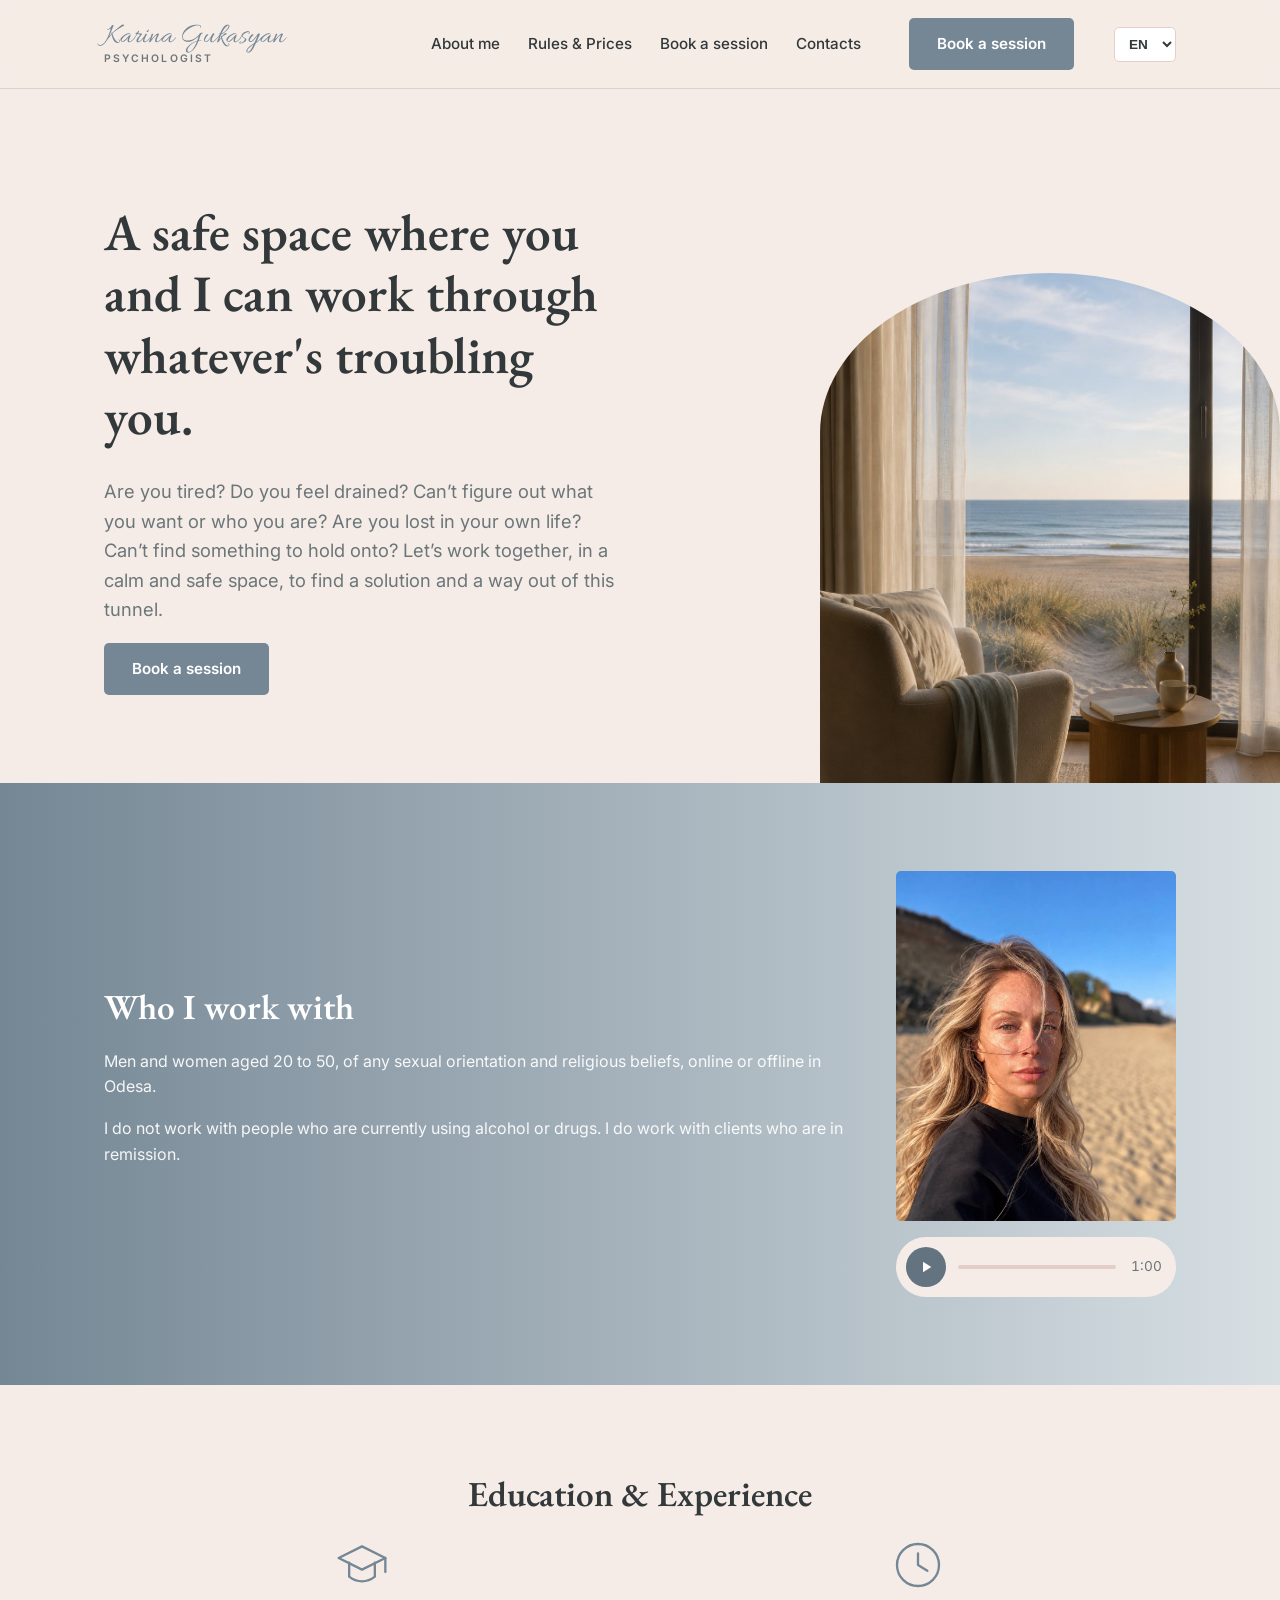
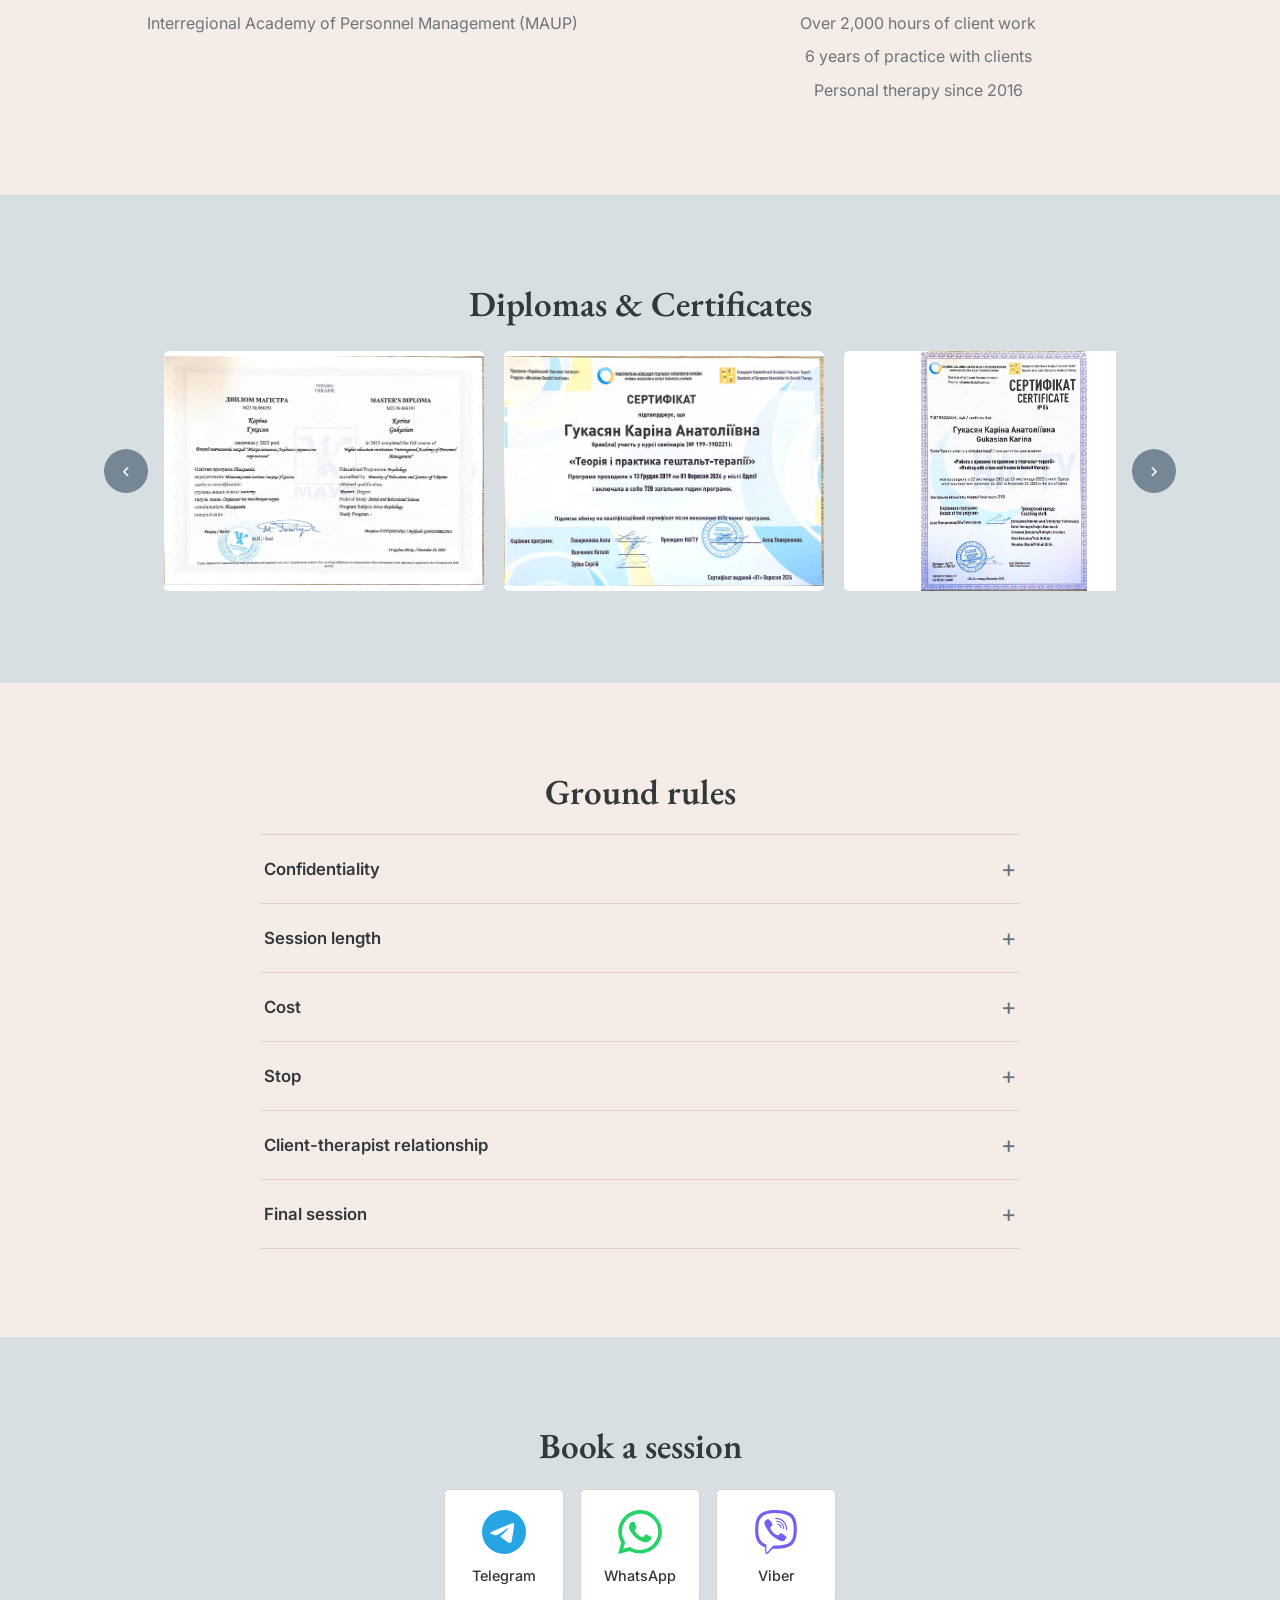
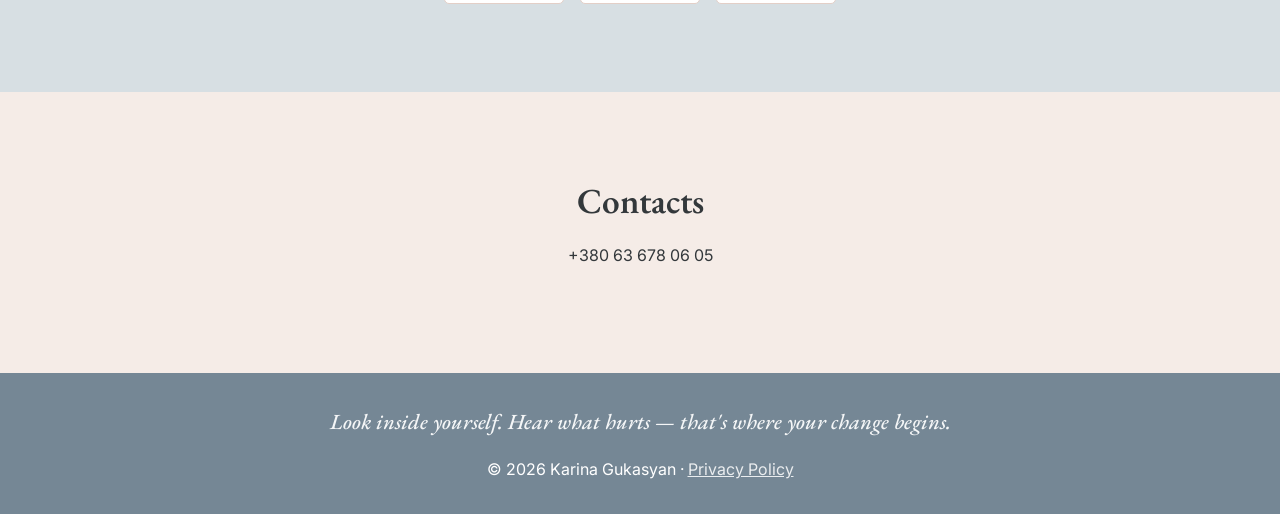
==== index.html @ a34af579 "Add favicon (SVG, ICO, Apple touch icon) to all pages" ====
<!DOCTYPE html>
<html lang="en">
<head>
<meta charset="UTF-8">
<meta name="viewport" content="width=device-width, initial-scale=1.0">
<title>Karina — Psychologist | Support for Life's Turning Points</title>
<meta name="description" content="Karina is a psychologist and Gestalt therapist offering individual and family therapy for anxiety, life transitions, and relationship difficulties.">

<!-- TODO before launch: remove this line and update robots.txt to allow indexing -->
<meta name="robots" content="noindex, nofollow">

<link rel="canonical" href="https://REPLACE-WITH-DOMAIN.com/index.html">
<link rel="alternate" hreflang="en" href="https://REPLACE-WITH-DOMAIN.com/index.html">
<link rel="alternate" hreflang="uk" href="https://REPLACE-WITH-DOMAIN.com/index-uk.html">
<link rel="alternate" hreflang="ru" href="https://REPLACE-WITH-DOMAIN.com/index-ru.html">
<link rel="alternate" hreflang="x-default" href="https://REPLACE-WITH-DOMAIN.com/index-uk.html">

<!-- Open Graph -->
<meta property="og:type" content="website">
<meta property="og:title" content="Karina — Psychologist | Support for Life's Turning Points">
<meta property="og:description" content="Psychologist and Gestalt therapist offering individual and family therapy for anxiety, life transitions, and relationship difficulties.">
<meta property="og:image" content="https://REPLACE-WITH-DOMAIN.com/images/og-cover-en.jpg">
<meta property="og:image:width" content="1200">
<meta property="og:image:height" content="630">
<meta property="og:url" content="https://REPLACE-WITH-DOMAIN.com/index.html">
<meta property="og:locale" content="en_US">
<meta name="twitter:card" content="summary_large_image">

<link rel="preconnect" href="https://fonts.googleapis.com">
<link rel="preconnect" href="https://fonts.gstatic.com" crossorigin>
<link href="https://fonts.googleapis.com/css2?family=Allura&family=Bad+Script&family=EB+Garamond:wght@500;600;700&family=Inter:wght@400;500;600&display=swap" rel="stylesheet">

<link rel="icon" href="favicon.ico" sizes="48x48">
<link rel="icon" href="favicon.svg" type="image/svg+xml">
<link rel="apple-touch-icon" href="apple-touch-icon.png">

<link rel="stylesheet" href="css/styles.css">

<!-- TODO: paste Meta Pixel base code here once the ad account is set up -->

<script type="application/ld+json">
{
  "@context": "https://schema.org",
  "@type": "Person",
  "name": "Karina Gukasyan",
  "email": "karinaguk8891@gmail.com",
  "telephone": "+380636780605",
  "jobTitle": "Psychologist",
  "url": "https://REPLACE-WITH-DOMAIN.com/index.html",
  "image": "https://REPLACE-WITH-DOMAIN.com/images/karina.jpg"
}
</script>
<script type="application/ld+json">
{
  "@context": "https://schema.org",
  "@type": "Service",
  "serviceType": "Psychotherapy",
  "provider": {
    "@type": "Person",
    "name": "Karina Gukasyan"
  },
  "areaServed": ["Odesa", "Online"],
  "description": "Individual and family therapy sessions for anxiety, life transitions and relationship difficulties."
}
</script>
</head>
<body>

<header class="site-header">
  <div class="container header-inner">
    <a href="#top" class="logo-block">
      <span class="logo">Karina Gukasyan</span>
      <span class="logo-tagline">Psychologist</span>
    </a>
    <nav class="main-nav" id="main-nav">
      <a href="#about">About me</a>
      <a href="#rules">Rules &amp; Prices</a>
      <a href="#book">Book a session</a>
      <a href="#contacts">Contacts</a>
    </nav>
    <a href="#book" class="btn btn-primary btn-small header-cta">Book a session</a>
    <select class="lang-select" aria-label="Language" onchange="if(this.value) window.location.href=this.value;">
      <option value="index.html" selected>EN</option>
      <option value="index-uk.html">UK</option>
      <option value="index-ru.html">RU</option>
    </select>
    <button class="nav-toggle" id="nav-toggle" aria-label="Open menu" aria-expanded="false">
      <span></span><span></span><span></span>
    </button>
  </div>
</header>

<main id="top">

  <!-- Hero -->
  <section class="section hero" id="hero">
    <div class="container hero-inner reveal">
      <div class="hero-text">
        <h1>A safe space where you and I can work through whatever's troubling you.</h1>
        <p class="lead">Are you tired? Do you feel drained? Can’t figure out what you want or who you are? Are you lost in your own life? Can’t find something to hold onto? Let’s work together, in a calm and safe space, to find a solution and a way out of this tunnel.</p>
        <a href="#book" class="btn btn-primary">Book a session</a>
      </div>
    </div>
    <div class="hero-photo">
      <img src="images/hero.jpg" alt="Cozy armchair by a window overlooking the sea" loading="eager">
    </div>
  </section>

  <!-- Specialization -->
  <section class="section section-gradient" id="about">
    <div class="container reveal">
      <div class="about-inner">
        <div class="about-text">
          <h2>Who I work with</h2>
          <p>Men and women aged 20 to 50, of any sexual orientation and religious beliefs, online or offline in Odesa.</p>
          <p>I do not work with people who are currently using alcohol or drugs. I do work with clients who are in remission.</p>
        </div>
        <div class="about-photo">
          <img src="images/karina.jpg" alt="Karina Gukasyan, psychologist" width="320" height="400" loading="lazy">
          <div class="audio-player" data-label-play="Play" data-label-pause="Pause">
            <audio id="about-audio" src="audio/karina-voice.mp3" preload="metadata"></audio>
            <button type="button" class="audio-toggle" aria-label="Play">
              <svg class="audio-icon-play" viewBox="0 0 24 24" aria-hidden="true"><path d="M8 5v14l11-7z"/></svg>
              <svg class="audio-icon-pause" viewBox="0 0 24 24" aria-hidden="true"><path d="M7 5h4v14H7zM13 5h4v14h-4z"/></svg>
            </button>
            <div class="audio-progress" role="slider" tabindex="0" aria-label="Seek" aria-valuemin="0" aria-valuemax="100" aria-valuenow="0">
              <div class="audio-progress-fill"></div>
            </div>
            <span class="audio-time">0:00</span>
          </div>
        </div>
      </div>
    </div>
  </section>

  <!-- Experience -->
  <section class="section" id="experience">
    <div class="container reveal">
      <h2>Education &amp; Experience</h2>
      <div class="credentials-grid">
        <div class="credential">
          <div class="credential-icon">
            <svg viewBox="0 0 48 48" fill="none" stroke="currentColor" stroke-width="2" stroke-linecap="round" stroke-linejoin="round">
              <path d="M24 8 L44 18 L24 28 L4 18 Z"/>
              <path d="M13 22 V34 C13 34 18 38 24 38 C30 38 35 34 35 34 V22"/>
              <path d="M44 18 V30"/>
            </svg>
          </div>
          <ul class="credential-list">
            <li>Interregional Academy of Personnel Management (MAUP)</li>
          </ul>
        </div>
        <div class="credential">
          <div class="credential-icon">
            <svg viewBox="0 0 48 48" fill="none" stroke="currentColor" stroke-width="2" stroke-linecap="round" stroke-linejoin="round">
              <circle cx="24" cy="24" r="18"/>
              <path d="M24 14 V24 L32 29"/>
            </svg>
          </div>
          <ul class="credential-list">
            <li>Over 2,000 hours of client work</li>
            <li>6 years of practice with clients</li>
            <li>Personal therapy since 2016</li>
          </ul>
        </div>
      </div>
    </div>
  </section>

  <!-- Diplomas -->
  <section class="section section-alt" id="gallery">
    <div class="container reveal">
      <h2>Diplomas &amp; Certificates</h2>
      <div class="slider">
        <button class="slider-btn slider-prev" aria-label="Previous">‹</button>
        <div class="slider-track">
          <img src="images/diploma-1.jpg" alt="Diploma" class="slider-slide" loading="lazy">
          <img src="images/diploma-2.jpg" alt="Certificate 1" class="slider-slide" loading="lazy">
          <img src="images/diploma-3.jpg" alt="Certificate 2" class="slider-slide" loading="lazy">
        </div>
        <button class="slider-btn slider-next" aria-label="Next">›</button>
      </div>
    </div>
  </section>

  <!-- Working rules -->
  <section class="section" id="rules">
    <div class="container reveal">
      <h2>Ground rules</h2>
      <ul class="accordion">
        <li class="accordion-item">
          <button type="button" class="accordion-trigger" aria-expanded="false">
            <span>Confidentiality</span>
            <span class="accordion-icon" aria-hidden="true">+</span>
          </button>
          <div class="accordion-panel" hidden>
            <p>The therapist guarantees full confidentiality of the client's information. The client, in turn, may choose to share what happens in their sessions with others.</p>
          </div>
        </li>
        <li class="accordion-item">
          <button type="button" class="accordion-trigger" aria-expanded="false">
            <span>Session length</span>
            <span class="accordion-icon" aria-hidden="true">+</span>
          </button>
          <div class="accordion-panel" hidden>
            <p>The therapist and client agree on regular weekly sessions at the same time. A session lasts 50 minutes (a couples consultation lasts 90 minutes). If a session starts at 1:00 PM but the client is late, the session still ends at 1:50 PM. Session time is the client's responsibility. A session can be cancelled or rescheduled up to 24 hours in advance. If the therapist cancels or reschedules with less than 24 hours' notice, the client's next session is free. If the client cancels or reschedules with less than 24 hours' notice, the session is paid in full.</p>
          </div>
        </li>
        <li class="accordion-item">
          <button type="button" class="accordion-trigger" aria-expanded="false">
            <span>Cost</span>
            <span class="accordion-icon" aria-hidden="true">+</span>
          </button>
          <div class="accordion-panel" hidden>
            <div class="accordion-subsection">
              <p><strong>Consultation</strong></p>
              <p>Usually 1-3 meetings where we clearly break down your problem and build a plan of action.</p>
              <p class="accordion-meta"><span>50 min</span> / <span>2500 ₴</span></p>
            </div>
            <div class="accordion-subsection">
              <p><strong>Family Therapy (Couples Consultation)</strong></p>
              <p>1-3 meetings where you and your partner can find common ground with each other.</p>
              <p class="accordion-meta"><span>90 min</span> / <span>4000 ₴</span></p>
            </div>
            <div class="accordion-subsection">
              <p><strong>Therapy Session</strong></p>
              <p>Long-term work (10+ sessions) where we work through your traumas, process crises, and find unresolved patterns and recurring scenarios. This is work aimed at improving the client's quality of life.</p>
              <p class="accordion-meta"><span>50 min</span> / <span>2000 ₴</span></p>
            </div>
          </div>
        </li>
        <li class="accordion-item">
          <button type="button" class="accordion-trigger" aria-expanded="false">
            <span>Stop</span>
            <span class="accordion-icon" aria-hidden="true">+</span>
          </button>
          <div class="accordion-panel" hidden>
            <p>The client has the right to stop the therapist at any point during therapy — if the topic being explored feels too heavy, or the client isn't ready to face certain feelings, stopping the therapist is allowed and encouraged.</p>
          </div>
        </li>
        <li class="accordion-item">
          <button type="button" class="accordion-trigger" aria-expanded="false">
            <span>Client-therapist relationship</span>
            <span class="accordion-icon" aria-hidden="true">+</span>
          </button>
          <div class="accordion-panel" hidden>
            <p>The therapist-client relationship stays within the therapy room. Outside of sessions, the therapist and client cannot be friends, give or accept gifts, meet for coffee, and so on. The client cannot offer services to the therapist (for example, if the client is a nail technician and wants to offer their services to the therapist — this isn't acceptable in psychotherapeutic work).</p>
          </div>
        </li>
        <li class="accordion-item">
          <button type="button" class="accordion-trigger" aria-expanded="false">
            <span>Final session</span>
            <span class="accordion-icon" aria-hidden="true">+</span>
          </button>
          <div class="accordion-panel" hidden>
            <p>When the client feels their issues are resolved, they tell the therapist, and together they arrange a final session to sum up the work and close out the open processes of therapy.</p>
          </div>
        </li>
      </ul>
    </div>
  </section>

  <!-- Booking -->
  <section class="section section-alt" id="book">
    <div class="container narrow reveal">
      <h2>Book a session</h2>
      <div class="messengers">
        <a class="messenger messenger-telegram" href="https://t.me/Karina_Gukasyan" target="_blank" rel="noopener">
          <svg viewBox="0 0 24 24" aria-hidden="true"><path d="M11.944 0A12 12 0 0 0 0 12a12 12 0 0 0 12 12 12 12 0 0 0 12-12A12 12 0 0 0 12 0a12 12 0 0 0-.056 0zm4.962 7.224c.1-.002.321.023.465.14a.506.506 0 0 1 .171.325c.016.093.036.306.02.472-.18 1.898-.962 6.502-1.36 8.627-.168.9-.499 1.201-.82 1.23-.696.065-1.225-.46-1.9-.902-1.056-.693-1.653-1.124-2.678-1.8-1.185-.78-.417-1.21.258-1.91.177-.184 3.247-2.977 3.307-3.23.007-.032.014-.15-.056-.212s-.174-.041-.249-.024c-.106.024-1.793 1.14-5.061 3.345-.48.33-.913.49-1.302.48-.428-.008-1.252-.241-1.865-.44-.752-.245-1.349-.374-1.297-.789.027-.216.325-.437.893-.663 3.498-1.524 5.83-2.529 6.998-3.014 3.332-1.386 4.025-1.627 4.476-1.635z"/></svg>
          <span>Telegram</span>
        </a>
        <a class="messenger messenger-whatsapp" href="https://wa.me/380636780605" target="_blank" rel="noopener">
          <svg viewBox="0 0 24 24" aria-hidden="true"><path d="M17.472 14.382c-.297-.149-1.758-.867-2.03-.967-.273-.099-.471-.148-.67.15-.197.297-.767.966-.94 1.164-.173.199-.347.223-.644.075-.297-.15-1.255-.463-2.39-1.475-.883-.788-1.48-1.761-1.653-2.059-.173-.297-.018-.458.13-.606.134-.133.298-.347.446-.52.149-.174.198-.298.298-.497.099-.198.05-.371-.025-.52-.075-.149-.669-1.612-.916-2.207-.242-.579-.487-.5-.669-.51-.173-.008-.371-.01-.57-.01-.198 0-.52.074-.792.372-.272.297-1.04 1.016-1.04 2.479 0 1.462 1.065 2.875 1.213 3.074.149.198 2.096 3.2 5.077 4.487.709.306 1.262.489 1.694.625.712.227 1.36.195 1.871.118.571-.085 1.758-.719 2.006-1.413.248-.694.248-1.289.173-1.413-.074-.124-.272-.198-.57-.347m-5.421 7.403h-.004a9.87 9.87 0 01-5.031-1.378l-.361-.214-3.741.982.998-3.648-.235-.374a9.86 9.86 0 01-1.51-5.26c.001-5.45 4.436-9.884 9.888-9.884 2.64 0 5.122 1.03 6.988 2.898a9.825 9.825 0 012.893 6.994c-.003 5.45-4.437 9.884-9.885 9.884m8.413-18.297A11.815 11.815 0 0012.05 0C5.495 0 .16 5.335.157 11.892c0 2.096.547 4.142 1.588 5.945L.057 24l6.305-1.654a11.882 11.882 0 005.683 1.448h.005c6.554 0 11.89-5.335 11.893-11.893a11.821 11.821 0 00-3.48-8.413Z"/></svg>
          <span>WhatsApp</span>
        </a>
        <a class="messenger messenger-viber" href="viber://chat?number=%2B380636780605" target="_blank" rel="noopener">
          <svg viewBox="0 0 24 24" aria-hidden="true"><path d="M11.4 0C9.473.028 5.333.344 3.02 2.467 1.302 4.187.696 6.7.633 9.817.57 12.933.488 18.776 6.12 20.36h.003l-.004 2.416s-.037.977.61 1.177c.777.242 1.234-.5 1.98-1.302.407-.44.972-1.084 1.397-1.58 3.85.326 6.812-.416 7.15-.525.776-.252 5.176-.816 5.892-6.657.74-6.02-.36-9.83-2.34-11.546-.596-.55-3.006-2.3-8.375-2.323 0 0-.395-.025-1.037-.017zm.058 1.693c.545-.004.88.017.88.017 4.542.02 6.717 1.388 7.222 1.846 1.675 1.435 2.53 4.868 1.906 9.897v.002c-.604 4.878-4.174 5.184-4.832 5.395-.28.09-2.882.737-6.153.524 0 0-2.436 2.94-3.197 3.704-.12.12-.26.167-.352.144-.13-.033-.166-.188-.165-.414l.02-4.018c-4.762-1.32-4.485-6.292-4.43-8.895.054-2.604.543-4.738 1.996-6.173 1.96-1.773 5.474-2.018 7.11-2.03zm.38 2.602c-.167 0-.303.135-.304.302 0 .167.133.303.3.305 1.624.01 2.946.537 4.028 1.592 1.073 1.046 1.62 2.468 1.633 4.334.002.167.14.3.307.3.166-.002.3-.138.3-.304-.014-1.984-.618-3.596-1.816-4.764-1.19-1.16-2.692-1.753-4.447-1.765zm-3.96.695c-.19-.032-.4.005-.616.117l-.01.002c-.43.247-.816.562-1.146.932-.002.004-.006.004-.008.008-.267.323-.42.638-.46.948-.008.046-.01.093-.007.14 0 .136.022.27.065.4l.013.01c.135.48.473 1.276 1.205 2.604.42.768.903 1.5 1.446 2.186.27.344.56.673.87.984l.132.132c.31.308.64.6.984.87.686.543 1.418 1.027 2.186 1.447 1.328.733 2.126 1.07 2.604 1.206l.01.014c.13.042.265.064.402.063.046.002.092 0 .138-.008.31-.036.627-.19.948-.46.004 0 .003-.002.008-.005.37-.33.683-.72.93-1.148l.003-.01c.225-.432.15-.842-.18-1.12-.004 0-.698-.58-1.037-.83-.36-.255-.73-.492-1.113-.71-.51-.285-1.032-.106-1.248.174l-.447.564c-.23.283-.657.246-.657.246-3.12-.796-3.955-3.955-3.955-3.955s-.037-.426.248-.656l.563-.448c.277-.215.456-.737.17-1.248-.217-.383-.454-.756-.71-1.115-.25-.34-.826-1.033-.83-1.035-.137-.165-.31-.265-.502-.297zm4.49.88c-.158.002-.29.124-.3.282-.01.167.115.312.282.324 1.16.085 2.017.466 2.645 1.15.63.688.93 1.524.906 2.57-.002.168.13.306.3.31.166.003.305-.13.31-.297.025-1.175-.334-2.193-1.067-2.994-.74-.81-1.777-1.253-3.05-1.346h-.024zm.463 1.63c-.16.002-.29.127-.3.287-.008.167.12.31.288.32.523.028.875.175 1.113.422.24.245.388.62.416 1.164.01.167.15.295.318.287.167-.008.295-.15.287-.317-.03-.644-.215-1.178-.58-1.557-.367-.378-.893-.574-1.52-.607h-.018z"/></svg>
          <span>Viber</span>
        </a>
      </div>
    </div>
  </section>

  <!-- Contacts -->
  <section class="section" id="contacts">
    <div class="container narrow reveal">
      <h2>Contacts</h2>
      <p><a href="tel:+380636780605">+380 63 678 06 05</a></p>
    </div>
  </section>

</main>

<footer class="site-footer">
  <div class="container footer-inner">
    <p class="footer-tagline">Look inside yourself. Hear what hurts — that's where your change begins.</p>
    <p>© <span id="year">2026</span> Karina Gukasyan · <a href="privacy.html">Privacy Policy</a></p>
  </div>
</footer>

<div class="lightbox" id="lightbox" hidden>
  <button class="lightbox-close" id="lightbox-close" aria-label="Close">×</button>
  <img id="lightbox-img" src="" alt="">
</div>

<div class="cookie-banner" id="cookie-banner" hidden>
  <p>This site uses cookies to improve your experience and, once enabled, for analytics. <a href="privacy.html">Learn more</a></p>
  <button class="btn btn-primary btn-small" id="cookie-accept">Accept</button>
</div>

<script src="js/main.js"></script>
</body>
</html>
---- css/styles.css ----
/* ---------- Design tokens ---------- */
:root {
  --color-bg: #f5ece7;
  --color-bg-alt: #d7dfe3;
  --color-text: #33383b;
  --color-text-muted: #6c7679;
  --color-accent: #758795;
  --color-accent-dark: #63737f;
  --color-dark: #758795;
  --color-border: #e3cfc7;

  --font-heading: 'EB Garamond', Georgia, serif;
  --font-script: 'Allura', 'Bad Script', cursive;
  --font-body: 'Inter', -apple-system, BlinkMacSystemFont, 'Segoe UI', sans-serif;

  --container-width: 1120px;
  --radius: 5px;
}

/* ---------- Reset ---------- */
* { box-sizing: border-box; }
html { scroll-behavior: smooth; }
body {
  margin: 0;
  font-family: var(--font-body);
  color: var(--color-text);
  background: var(--color-bg);
  line-height: 1.6;
  -webkit-font-smoothing: antialiased;
}
img { max-width: 100%; display: block; }
a { color: inherit; text-decoration: none; }
ul { padding: 0; margin: 0; list-style: none; }
h1, h2, h3 {
  font-family: var(--font-heading);
  font-weight: 600;
  line-height: 1.2;
  margin: 0 0 0.6em;
}
h1 { font-size: clamp(2rem, 4vw + 1rem, 3.2rem); }
h2 { font-size: clamp(1.6rem, 2vw + 1rem, 2.2rem); text-align: center; }
.legal h1, .legal h2 { text-align: left; }
.legal h2 { font-size: 1.3rem; margin-top: 1.6em; }
.legal ul { list-style: disc; padding-left: 24px; margin: 0 0 1em; }
.legal li { margin-bottom: 6px; }
.legal a { text-decoration: underline; }
h3 { font-size: 1.25rem; }
p { margin: 0 0 1em; }

.container {
  max-width: var(--container-width);
  margin: 0 auto;
  padding: 0 24px;
}
.container.narrow { max-width: 720px; }

.section { padding: 88px 0; }
.section-alt { background: var(--color-bg-alt); }

/* ---------- Header ---------- */
.site-header {
  position: sticky;
  top: 0;
  z-index: 50;
  background: rgba(245, 236, 231, 0.92);
  backdrop-filter: blur(6px);
  border-bottom: 1px solid var(--color-border);
}
.header-inner {
  display: flex;
  align-items: center;
  justify-content: space-between;
  height: 88px;
  gap: 24px;
}
.logo-block {
  display: flex;
  flex-direction: column;
  line-height: 1;
}
.logo {
  font-family: var(--font-script);
  font-size: 1.8rem;
  font-weight: 400;
  color: var(--color-dark);
  white-space: nowrap;
}
.logo-tagline {
  font-family: var(--font-body);
  font-size: 0.65rem;
  font-weight: 600;
  letter-spacing: 0.2em;
  text-transform: uppercase;
  color: var(--color-text-muted);
  margin-top: 2px;
}
.main-nav {
  display: flex;
  gap: 28px;
  margin-left: auto;
}
.main-nav a {
  font-size: 0.95rem;
  font-weight: 500;
  color: var(--color-text);
}
.main-nav a:hover { color: var(--color-accent-dark); }

.btn-small { padding: 10px 20px; font-size: 0.85rem; }
.header-cta { margin-left: 24px; white-space: nowrap; }

.lang-select {
  margin-left: 16px;
  padding: 8px 10px;
  border-radius: var(--radius);
  border: 1px solid var(--color-border);
  background: #fff;
  color: var(--color-text);
  font-size: 0.85rem;
  font-weight: 600;
  cursor: pointer;
}

.nav-toggle {
  display: none;
  flex-direction: column;
  justify-content: center;
  gap: 5px;
  width: 32px;
  height: 32px;
  background: none;
  border: none;
  cursor: pointer;
  padding: 0;
}
.nav-toggle span {
  display: block;
  height: 2px;
  background: var(--color-dark);
  border-radius: 2px;
}

/* ---------- Buttons ---------- */
.btn {
  display: inline-block;
  padding: 14px 28px;
  border-radius: var(--radius);
  font-weight: 600;
  font-size: 0.95rem;
  cursor: pointer;
  border: none;
  transition: transform 0.15s ease, box-shadow 0.15s ease;
}
.btn-primary {
  background: var(--color-accent);
  color: #fff;
}
.btn-primary:hover {
  background: var(--color-accent-dark);
  transform: translateY(-1px);
}

/* ---------- Hero ---------- */
.hero { position: relative; }
.hero-inner { padding-top: 24px; }
.hero-text { max-width: 520px; }

.hero-photo {
  position: absolute;
  right: 260px;
  bottom: 0;
  width: 460px;
  height: 510px;
  box-sizing: border-box;
  background: var(--color-bg-alt);
  border-radius: 50% 50% 0 0 / 160px 160px 0 0;
  overflow: hidden;
}
.hero-photo img {
  display: block;
  width: 100%;
  height: 100%;
  object-fit: cover;
}

/* Fixed footprint — as the viewport narrows, the arch doesn't shrink,
   it just slides toward the right edge until it touches it. */
@media (max-width: 1600px) { .hero-photo { right: 180px; } }
@media (max-width: 1300px) { .hero-photo { right: 0; } }

/* ---------- About (dark band) ---------- */
.section-gradient {
  background: linear-gradient(90deg, var(--color-accent) 0%, var(--color-bg-alt) 100%);
  color: #fff;
}
.section-gradient h2 { color: #fff; }
.about-text h2 { text-align: left; }
.section-gradient .about-text p { color: rgba(255, 255, 255, 0.92); }
.about-inner {
  display: grid;
  grid-template-columns: 1fr 280px;
  gap: 48px;
  align-items: center;
}
.about-photo img {
  border-radius: var(--radius);
  width: 100%;
  height: auto;
  aspect-ratio: 4 / 5;
  object-fit: cover;
  background: rgba(255, 255, 255, 0.08);
}

/* ---------- Voice player (under the about photo) ---------- */
.audio-player {
  margin-top: 16px;
  display: flex;
  align-items: center;
  gap: 12px;
  padding: 10px 14px 10px 10px;
  background: var(--color-bg);
  border-radius: 999px;
  color: var(--color-text-muted);
}
.audio-toggle {
  flex-shrink: 0;
  width: 40px;
  height: 40px;
  display: flex;
  align-items: center;
  justify-content: center;
  padding: 0;
  border: none;
  border-radius: 50%;
  background: var(--color-accent-dark);
  color: #fff;
  cursor: pointer;
  transition: background 0.2s;
}
.audio-toggle:hover { background: var(--color-accent); }
.audio-toggle svg {
  width: 18px;
  height: 18px;
  fill: currentColor;
}
.audio-icon-pause,
.audio-player.is-playing .audio-icon-play { display: none; }
.audio-player.is-playing .audio-icon-pause { display: block; }
.audio-progress {
  flex: 1;
  height: 4px;
  border-radius: 2px;
  background: var(--color-border);
  cursor: pointer;
  position: relative;
}
.audio-progress::before {
  /* larger click/tap area than the 4px bar */
  content: '';
  position: absolute;
  inset: -10px 0;
}
.audio-progress-fill {
  width: 0;
  height: 100%;
  border-radius: inherit;
  background: var(--color-accent-dark);
}
.audio-time {
  flex-shrink: 0;
  min-width: 2.5em;
  font-size: 0.85rem;
  font-variant-numeric: tabular-nums;
  text-align: right;
}
.lead {
  font-size: 1.15rem;
  color: var(--color-text-muted);
}

/* ---------- Credentials (education / experience) ---------- */
.credentials-grid {
  display: grid;
  grid-template-columns: 1fr 1fr;
  gap: 40px;
}
.credential {
  display: flex;
  flex-direction: column;
  align-items: center;
  text-align: center;
  gap: 14px;
}
.credential-icon {
  width: 56px;
  height: 56px;
  color: var(--color-accent);
}
.credential-icon svg { width: 100%; height: 100%; }
.credential-list {
  list-style: none;
  padding: 0;
  margin: 0;
}
.credential-list li {
  color: var(--color-text-muted);
  padding: 4px 0;
}

/* ---------- Diploma slider ---------- */
.slider {
  display: flex;
  align-items: center;
  gap: 16px;
}
.slider-track {
  display: flex;
  gap: 20px;
  overflow-x: auto;
  scroll-snap-type: x mandatory;
  scroll-behavior: smooth;
  padding: 4px 0;
}
.slider-track::-webkit-scrollbar { display: none; }
.slider-slide {
  flex: 0 0 auto;
  width: min(320px, 78vw);
  scroll-snap-align: start;
  border-radius: var(--radius);
  aspect-ratio: 4 / 3;
  object-fit: contain;
  background: #fff;
  cursor: zoom-in;
}
.slider-btn {
  flex-shrink: 0;
  width: 44px;
  height: 44px;
  border-radius: 50%;
  border: none;
  background: var(--color-dark);
  color: #fff;
  font-size: 1.4rem;
  line-height: 1;
  cursor: pointer;
  display: flex;
  align-items: center;
  justify-content: center;
}
.slider-btn:hover { background: var(--color-accent-dark); }

/* ---------- Lightbox ---------- */
.lightbox {
  position: fixed;
  inset: 0;
  background: rgba(20, 20, 15, 0.9);
  display: flex;
  align-items: center;
  justify-content: center;
  padding: 40px;
  z-index: 100;
}
.lightbox[hidden] { display: none; }
.lightbox img {
  max-width: 100%;
  max-height: 100%;
  border-radius: var(--radius);
}
.lightbox-close {
  position: absolute;
  top: 24px;
  right: 24px;
  width: 44px;
  height: 44px;
  border-radius: 50%;
  border: none;
  background: rgba(255, 255, 255, 0.15);
  color: #fff;
  font-size: 1.6rem;
  line-height: 1;
  cursor: pointer;
}
.lightbox-close:hover { background: rgba(255, 255, 255, 0.3); }

/* ---------- Cookie banner ---------- */
.cookie-banner {
  position: fixed;
  left: 24px;
  right: 24px;
  bottom: 24px;
  max-width: 640px;
  margin: 0 auto;
  background: var(--color-bg-alt);
  color: var(--color-text);
  border: 1px solid var(--color-border);
  border-radius: var(--radius);
  padding: 18px 24px;
  display: flex;
  align-items: center;
  justify-content: space-between;
  gap: 20px;
  flex-wrap: wrap;
  z-index: 90;
  box-shadow: 0 8px 24px rgba(0, 0, 0, 0.15);
}
.cookie-banner[hidden] { display: none; }
.cookie-banner p { margin: 0; font-size: 0.88rem; }
.cookie-banner a { color: var(--color-accent-dark); text-decoration: underline; }

/* ---------- Rules (accordion) ---------- */
.accordion {
  max-width: 760px;
  margin: 0 auto;
}
.accordion-item {
  border-bottom: 1px solid var(--color-border);
}
.accordion-item:first-child {
  border-top: 1px solid var(--color-border);
}
.accordion-trigger {
  width: 100%;
  display: flex;
  align-items: center;
  justify-content: space-between;
  gap: 20px;
  padding: 22px 4px;
  background: none;
  border: none;
  font-family: inherit;
  font-weight: 600;
  font-size: 1.05rem;
  color: var(--color-text);
  text-align: left;
  cursor: pointer;
}
.accordion-icon {
  flex-shrink: 0;
  font-size: 1.5rem;
  font-weight: 400;
  line-height: 1;
  color: var(--color-accent-dark);
}
.accordion-panel {
  padding: 0 28px 24px 4px;
  color: var(--color-text);
}
.accordion-panel p {
  margin: 0 0 0.8em;
}
.accordion-panel p:last-child {
  margin-bottom: 0;
}
.accordion-subsection p {
  margin-bottom: 0.25em;
}
.accordion-subsection + .accordion-subsection {
  margin-top: 28px;
}
.accordion-meta {
  font-weight: 600;
}

/* ---------- Booking via messengers ---------- */
#book .container { text-align: center; }
.messengers {
  display: flex;
  justify-content: center;
  flex-wrap: wrap;
  gap: 16px;
}
.messenger {
  display: flex;
  flex-direction: column;
  align-items: center;
  gap: 10px;
  width: 120px;
  padding: 20px 12px 16px;
  background: #fff;
  border: 1px solid var(--color-border);
  border-radius: var(--radius);
  font-size: 0.9rem;
  font-weight: 500;
  color: var(--color-text);
  transition: transform 0.2s ease, box-shadow 0.2s ease;
}
.messenger:hover,
.messenger:focus-visible {
  transform: translateY(-2px);
  box-shadow: 0 6px 18px rgba(51, 56, 59, 0.12);
}
.messenger svg {
  width: 44px;
  height: 44px;
  fill: currentColor;
}
.messenger-telegram svg { color: #26a5e4; }
.messenger-whatsapp svg { color: #25d366; }
.messenger-viber svg { color: #7360f2; }

/* ---------- Contacts / footer ---------- */
#contacts .container { text-align: center; }

.site-footer {
  background: var(--color-dark);
  color: #fff;
  padding: 32px 0;
}
.footer-inner { text-align: center; }
.footer-inner p { margin: 0; }
.footer-inner p.footer-tagline {
  font-family: var(--font-heading);
  font-style: italic;
  font-weight: 500;
  font-size: clamp(1.05rem, 1.5vw + 0.7rem, 1.35rem);
  line-height: 1.5;
  color: rgba(255, 255, 255, 0.92);
  max-width: 640px;
  margin: 0 auto 20px;
}
.footer-inner a { text-decoration: underline; opacity: 0.85; }
.footer-inner a:hover { opacity: 1; }

/* ---------- Scroll-reveal ---------- */
.reveal {
  opacity: 0;
  transform: translateY(16px);
  transition: opacity 0.6s ease, transform 0.6s ease;
}
.reveal.is-visible {
  opacity: 1;
  transform: translateY(0);
}

/* ---------- Responsive ---------- */
@media (max-width: 860px) {
  .hero-text { max-width: none; }
  .hero-photo {
    position: static;
    width: calc(100% - 48px);
    height: 460px;
    margin: 32px auto 0;
    border-radius: 50% 50% 0 0 / 140px 140px 0 0;
  }
  .hero-photo img {
    width: 100%;
    height: 100%;
    object-fit: cover;
  }
  .about-inner { grid-template-columns: 1fr; }
  .about-photo { max-width: 280px; margin: 0 auto; }
  .about-text h2 { text-align: center; }
  .credentials-grid { grid-template-columns: 1fr; gap: 32px; }
}

@media (max-width: 720px) {
  .main-nav {
    position: fixed;
    top: 88px;
    left: 0;
    right: 0;
    background: var(--color-bg);
    flex-direction: column;
    gap: 0;
    max-height: 0;
    overflow: hidden;
    transition: max-height 0.25s ease;
    border-bottom: 1px solid var(--color-border);
  }
  .main-nav.is-open { max-height: 320px; }
  .main-nav a {
    padding: 16px 24px;
    border-top: 1px solid var(--color-border);
  }
  .nav-toggle { display: flex; }
  .lang-select { margin-left: 12px; }
  .header-cta { display: none; }
  .section { padding: 56px 0; }
}
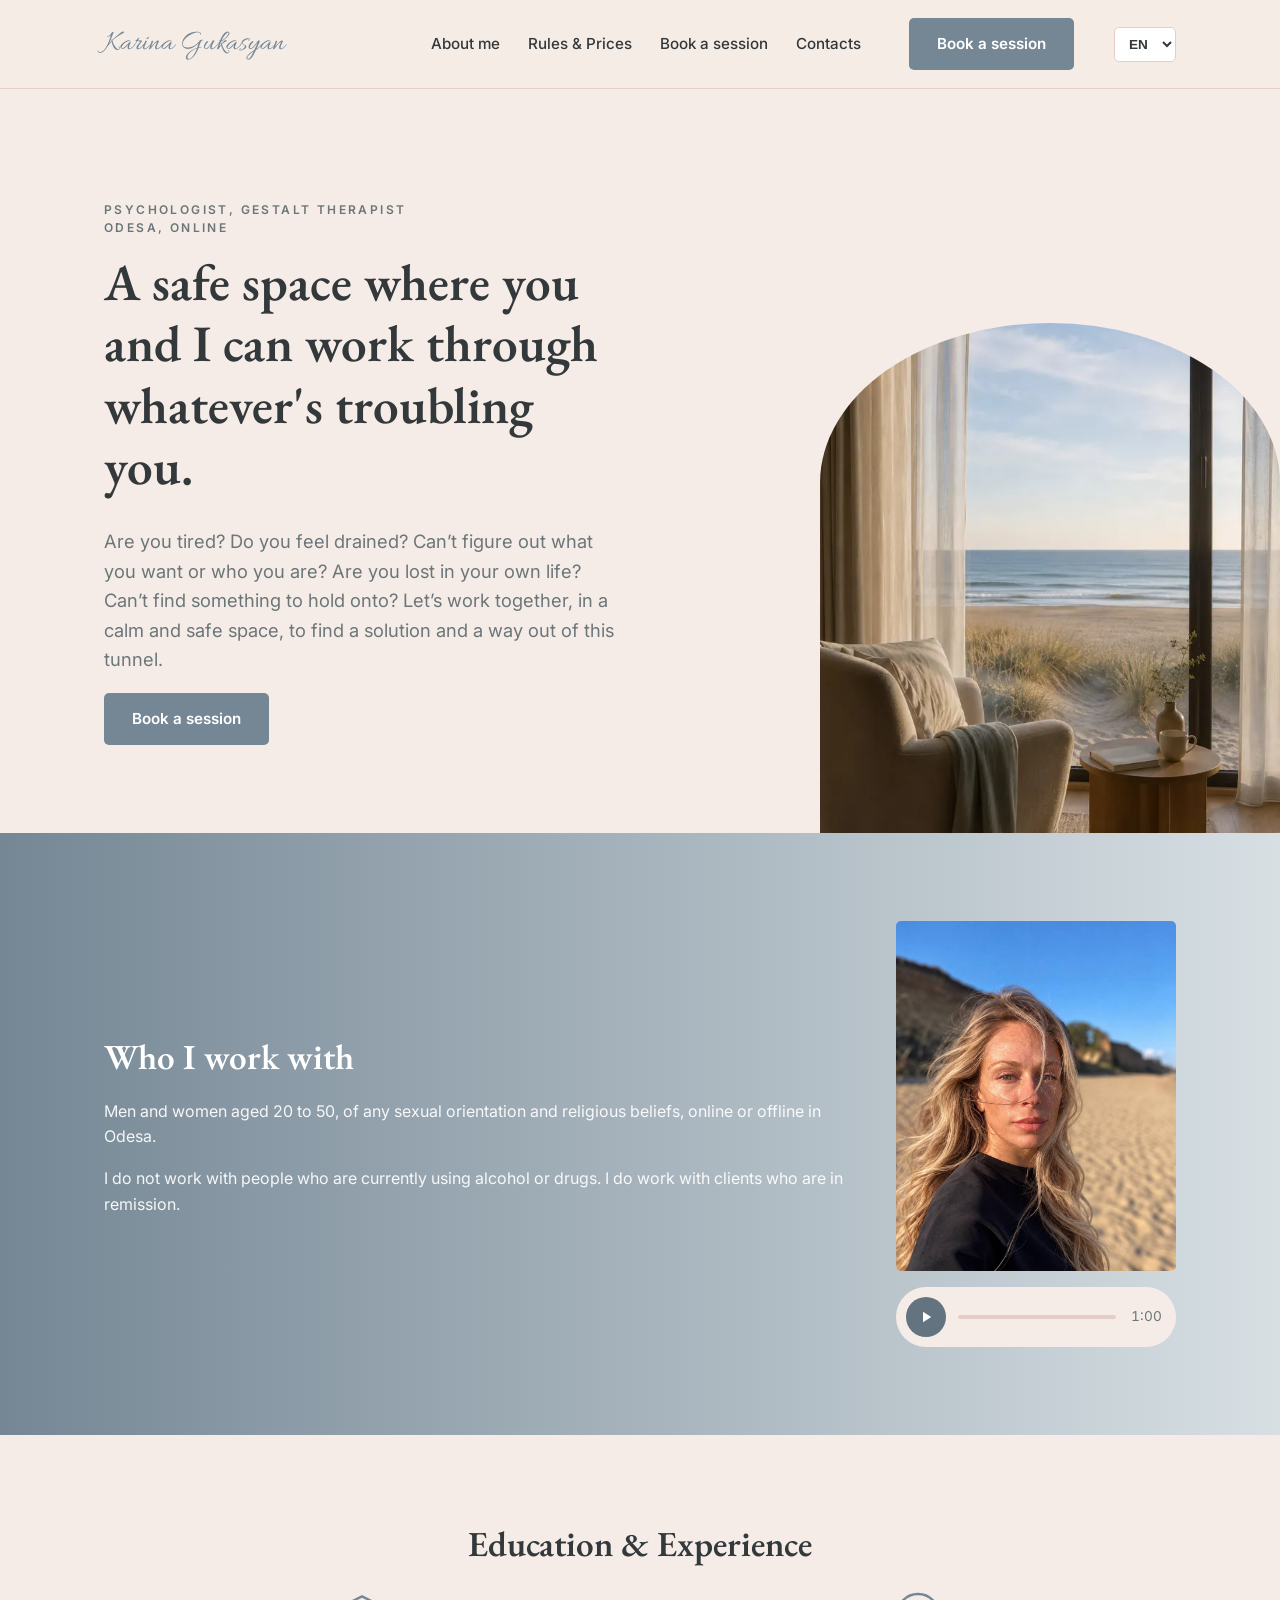
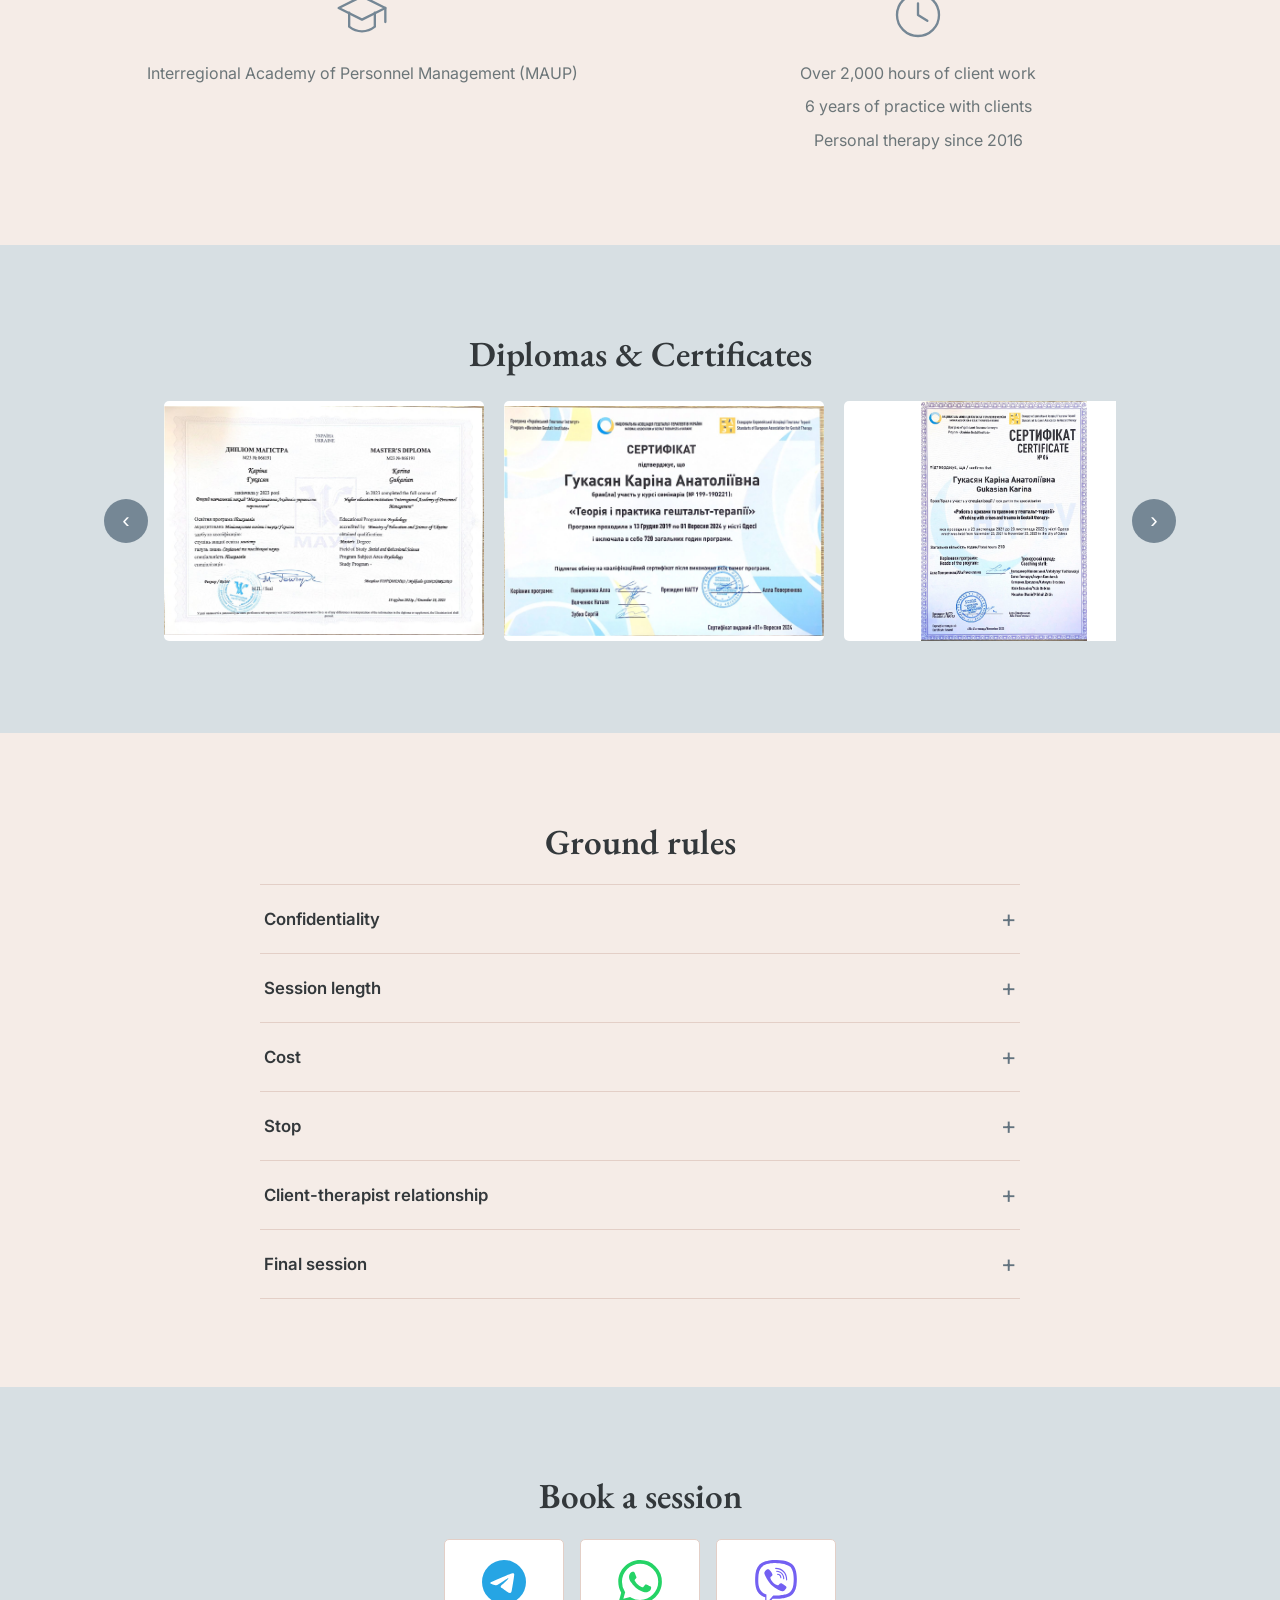
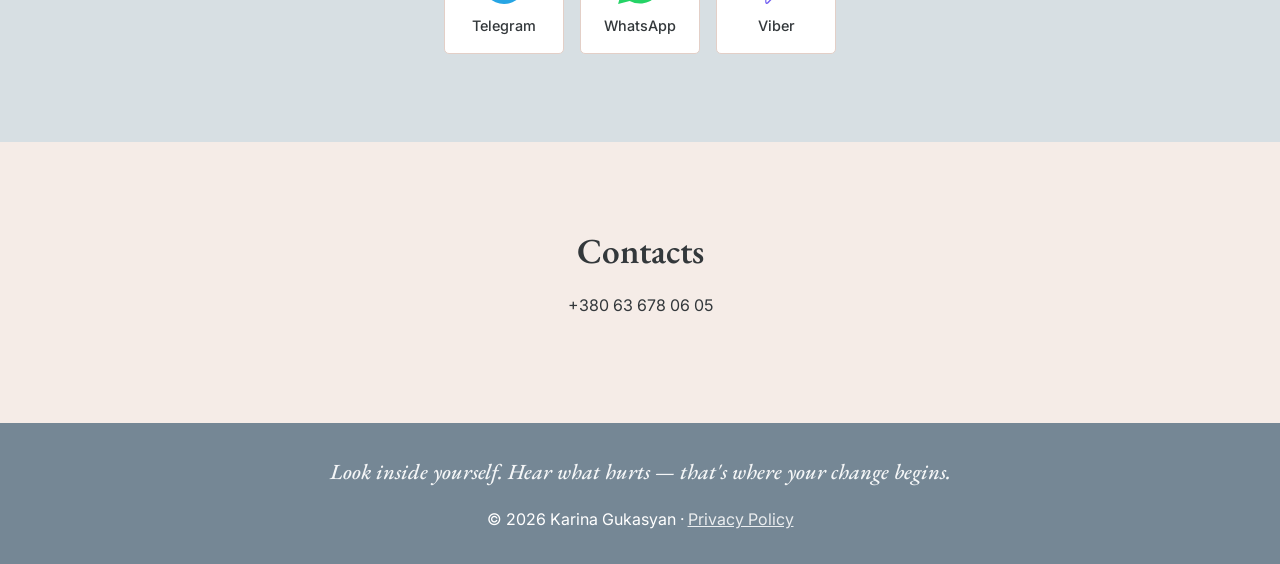
==== commit 32e570e9: "Speed up first paint on mobile, add profession and city line above the headline, add Search Console " ====
--- a/index.html
+++ b/index.html
@@ -3,32 +3,33 @@
 <head>
 <meta charset="UTF-8">
 <meta name="viewport" content="width=device-width, initial-scale=1.0">
-<title>Karina — Psychologist | Support for Life's Turning Points</title>
-<meta name="description" content="Karina is a psychologist and Gestalt therapist offering individual and family therapy for anxiety, life transitions, and relationship difficulties.">
-
-<!-- TODO before launch: remove this line and update robots.txt to allow indexing -->
-<meta name="robots" content="noindex, nofollow">
-
-<link rel="canonical" href="https://REPLACE-WITH-DOMAIN.com/index.html">
-<link rel="alternate" hreflang="en" href="https://REPLACE-WITH-DOMAIN.com/index.html">
-<link rel="alternate" hreflang="uk" href="https://REPLACE-WITH-DOMAIN.com/index-uk.html">
-<link rel="alternate" hreflang="ru" href="https://REPLACE-WITH-DOMAIN.com/index-ru.html">
-<link rel="alternate" hreflang="x-default" href="https://REPLACE-WITH-DOMAIN.com/index-uk.html">
+<title>Karina Gukasyan — Psychologist in Odesa &amp; Online | Gestalt Therapy</title>
+<meta name="description" content="Psychologist and Gestalt therapist Karina Gukasyan: individual and family therapy in Odesa and online for anxiety, life transitions and relationship difficulties.">
+<meta name="google-site-verification" content="ZjSqVpC4DZOvHRdAWCLgZmFvlKV9M5KGNBUafgVMt0w">
+
+<link rel="canonical" href="https://gukasyan-karina.netlify.app/index.html">
+<link rel="alternate" hreflang="en" href="https://gukasyan-karina.netlify.app/index.html">
+<link rel="alternate" hreflang="uk" href="https://gukasyan-karina.netlify.app/index-uk.html">
+<link rel="alternate" hreflang="ru" href="https://gukasyan-karina.netlify.app/index-ru.html">
+<link rel="alternate" hreflang="x-default" href="https://gukasyan-karina.netlify.app/index-uk.html">
 
 <!-- Open Graph -->
 <meta property="og:type" content="website">
-<meta property="og:title" content="Karina — Psychologist | Support for Life's Turning Points">
-<meta property="og:description" content="Psychologist and Gestalt therapist offering individual and family therapy for anxiety, life transitions, and relationship difficulties.">
-<meta property="og:image" content="https://REPLACE-WITH-DOMAIN.com/images/og-cover-en.jpg">
+<meta property="og:title" content="Karina Gukasyan — Psychologist in Odesa &amp; Online | Gestalt Therapy">
+<meta property="og:description" content="Psychologist and Gestalt therapist Karina Gukasyan: individual and family therapy in Odesa and online for anxiety, life transitions and relationship difficulties.">
+<meta property="og:image" content="https://gukasyan-karina.netlify.app/images/og-cover-en.jpg">
 <meta property="og:image:width" content="1200">
 <meta property="og:image:height" content="630">
-<meta property="og:url" content="https://REPLACE-WITH-DOMAIN.com/index.html">
+<meta property="og:url" content="https://gukasyan-karina.netlify.app/index.html">
 <meta property="og:locale" content="en_US">
 <meta name="twitter:card" content="summary_large_image">
 
 <link rel="preconnect" href="https://fonts.googleapis.com">
 <link rel="preconnect" href="https://fonts.gstatic.com" crossorigin>
-<link href="https://fonts.googleapis.com/css2?family=Allura&family=Bad+Script&family=EB+Garamond:wght@500;600;700&family=Inter:wght@400;500;600&display=swap" rel="stylesheet">
+<!-- Fonts load without blocking first paint; Allura is subset to the logo's letters -->
+<link rel="preload" as="style" href="https://fonts.googleapis.com/css2?family=EB+Garamond:wght@500;600;700&family=Inter:wght@400;500;600&display=swap" onload="this.onload=null;this.rel='stylesheet'">
+<link rel="preload" as="style" href="https://fonts.googleapis.com/css2?family=Allura&text=Karina%20Gukasyan&display=swap" onload="this.onload=null;this.rel='stylesheet'">
+<noscript><link rel="stylesheet" href="https://fonts.googleapis.com/css2?family=EB+Garamond:wght@500;600;700&family=Inter:wght@400;500;600&display=swap"><link rel="stylesheet" href="https://fonts.googleapis.com/css2?family=Allura&text=Karina%20Gukasyan&display=swap"></noscript>
 
 <link rel="icon" href="favicon.ico" sizes="48x48">
 <link rel="icon" href="favicon.svg" type="image/svg+xml">
@@ -45,9 +46,15 @@
   "name": "Karina Gukasyan",
   "email": "karinaguk8891@gmail.com",
   "telephone": "+380636780605",
-  "jobTitle": "Psychologist",
-  "url": "https://REPLACE-WITH-DOMAIN.com/index.html",
-  "image": "https://REPLACE-WITH-DOMAIN.com/images/karina.jpg"
+  "jobTitle": "Psychologist, Gestalt therapist",
+  "address": {
+    "@type": "PostalAddress",
+    "addressLocality": "Odesa",
+    "addressCountry": "UA"
+  },
+  "knowsLanguage": ["uk", "ru"],
+  "url": "https://gukasyan-karina.netlify.app/index.html",
+  "image": "https://gukasyan-karina.netlify.app/images/karina.jpg"
 }
 </script>
 <script type="application/ld+json">
@@ -70,7 +77,6 @@
   <div class="container header-inner">
     <a href="#top" class="logo-block">
       <span class="logo">Karina Gukasyan</span>
-      <span class="logo-tagline">Psychologist</span>
     </a>
     <nav class="main-nav" id="main-nav">
       <a href="#about">About me</a>
@@ -94,15 +100,18 @@
 
   <!-- Hero -->
   <section class="section hero" id="hero">
-    <div class="container hero-inner reveal">
+    <div class="container hero-inner">
       <div class="hero-text">
-        <h1>A safe space where you and I can work through whatever's troubling you.</h1>
+        <h1><span class="hero-kicker">Psychologist, Gestalt therapist<br>Odesa, online</span>A safe space where you and I can work through whatever's troubling you.</h1>
         <p class="lead">Are you tired? Do you feel drained? Can’t figure out what you want or who you are? Are you lost in your own life? Can’t find something to hold onto? Let’s work together, in a calm and safe space, to find a solution and a way out of this tunnel.</p>
         <a href="#book" class="btn btn-primary">Book a session</a>
       </div>
     </div>
     <div class="hero-photo">
-      <img src="images/hero.jpg" alt="Cozy armchair by a window overlooking the sea" loading="eager">
+      <picture>
+        <source type="image/webp" srcset="images/hero-640.webp 640w, images/hero-1023.webp 1023w" sizes="(max-width: 860px) calc(100vw - 48px), 460px">
+        <img src="images/hero.jpg" alt="Cozy armchair by a window overlooking the sea" width="1023" height="1537" loading="eager" fetchpriority="high">
+      </picture>
     </div>
   </section>
 
@@ -174,9 +183,9 @@
       <div class="slider">
         <button class="slider-btn slider-prev" aria-label="Previous">‹</button>
         <div class="slider-track">
-          <img src="images/diploma-1.jpg" alt="Diploma" class="slider-slide" loading="lazy">
-          <img src="images/diploma-2.jpg" alt="Certificate 1" class="slider-slide" loading="lazy">
-          <img src="images/diploma-3.jpg" alt="Certificate 2" class="slider-slide" loading="lazy">
+          <img src="images/diploma-1.jpg" alt="Diploma — Karina Gukasyan" class="slider-slide" loading="lazy">
+          <img src="images/diploma-2.jpg" alt="Certificate — Karina Gukasyan" class="slider-slide" loading="lazy">
+          <img src="images/diploma-3.jpg" alt="Certificate (2) — Karina Gukasyan" class="slider-slide" loading="lazy">
         </div>
         <button class="slider-btn slider-next" aria-label="Next">›</button>
       </div>
--- a/css/styles.css
+++ b/css/styles.css
@@ -10,7 +10,7 @@
   --color-border: #e3cfc7;
 
   --font-heading: 'EB Garamond', Georgia, serif;
-  --font-script: 'Allura', 'Bad Script', cursive;
+  --font-script: 'Allura', cursive;
   --font-body: 'Inter', -apple-system, BlinkMacSystemFont, 'Segoe UI', sans-serif;
 
   --container-width: 1120px;
@@ -164,6 +164,17 @@
 .hero { position: relative; }
 .hero-inner { padding-top: 24px; }
 .hero-text { max-width: 520px; }
+.hero-kicker {
+  display: block;
+  margin-bottom: 14px;
+  font-family: var(--font-body);
+  font-size: 0.75rem;
+  font-weight: 600;
+  line-height: 1.5;
+  letter-spacing: 0.2em;
+  text-transform: uppercase;
+  color: var(--color-text-muted);
+}
 
 .hero-photo {
   position: absolute;
@@ -176,6 +187,7 @@
   border-radius: 50% 50% 0 0 / 160px 160px 0 0;
   overflow: hidden;
 }
+.hero-photo picture { display: block; width: 100%; height: 100%; }
 .hero-photo img {
   display: block;
   width: 100%;
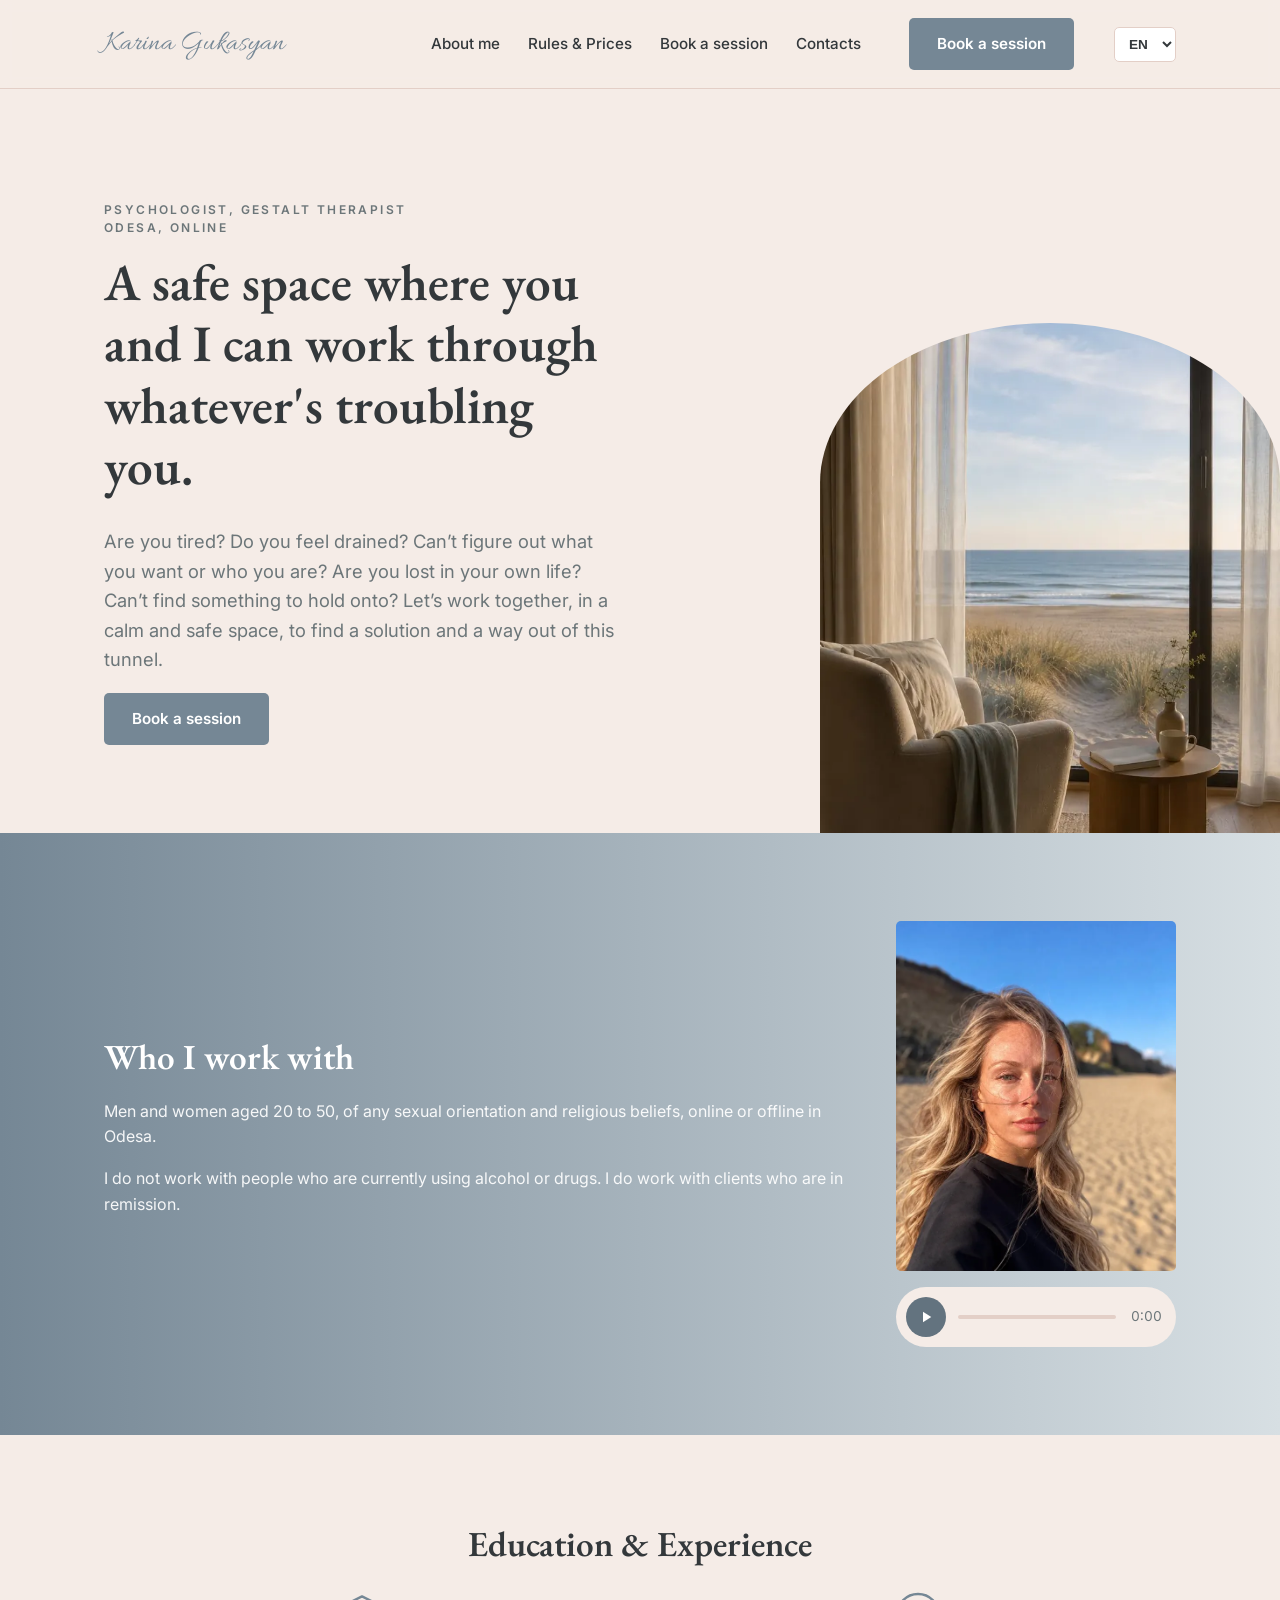
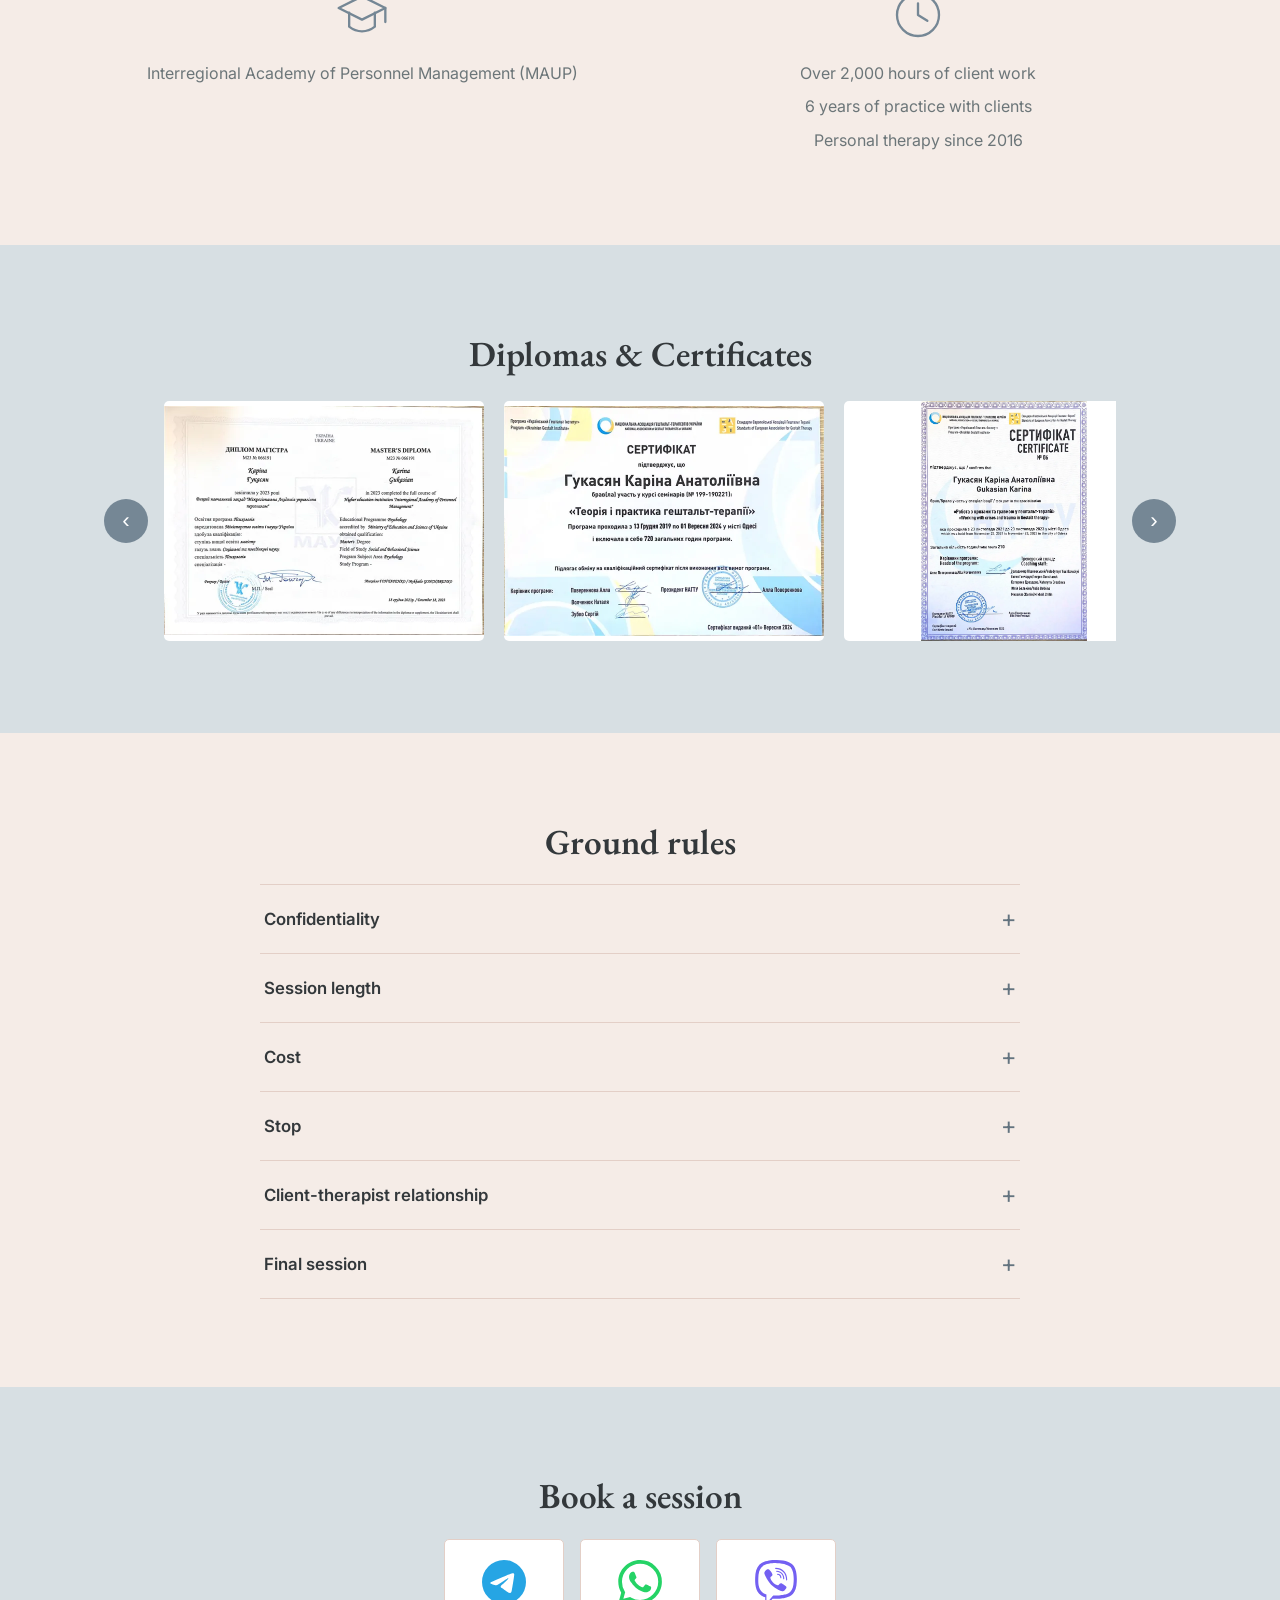
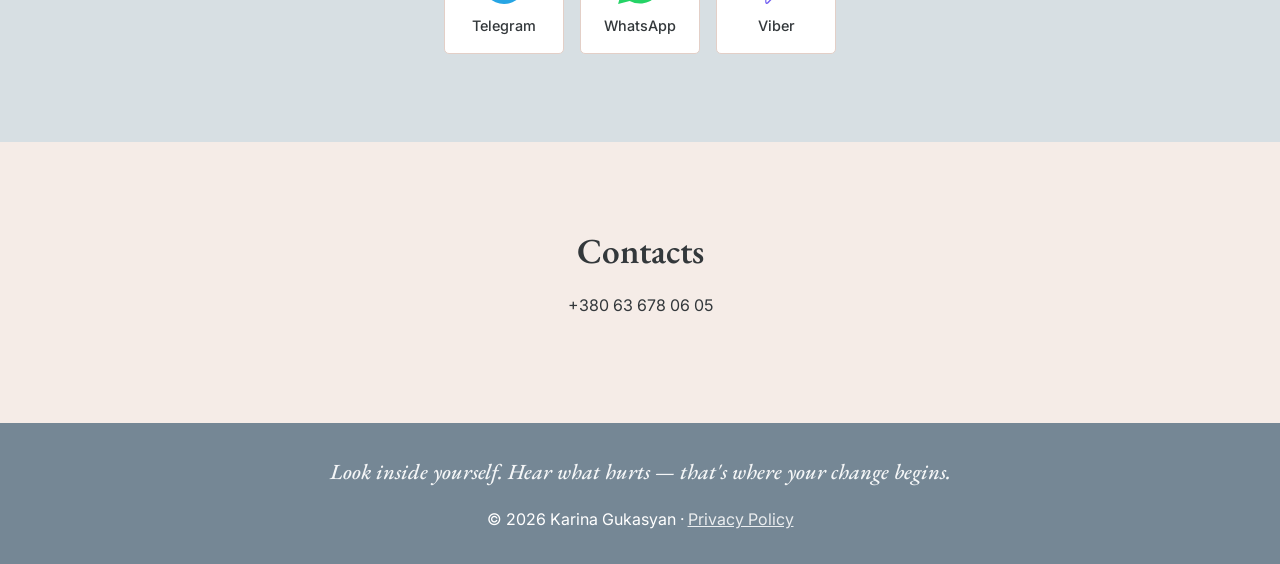
==== commit cf006ca2: "Serve diplomas and portrait as WebP; slider uses 640px copies, lightbox opens full size" ====
--- a/index.html
+++ b/index.html
@@ -125,7 +125,7 @@
           <p>I do not work with people who are currently using alcohol or drugs. I do work with clients who are in remission.</p>
         </div>
         <div class="about-photo">
-          <img src="images/karina.jpg" alt="Karina Gukasyan, psychologist" width="320" height="400" loading="lazy">
+          <img src="images/karina.webp" alt="Karina Gukasyan, psychologist" width="320" height="400" loading="lazy">
           <div class="audio-player" data-label-play="Play" data-label-pause="Pause">
             <audio id="about-audio" src="audio/karina-voice.mp3" preload="metadata"></audio>
             <button type="button" class="audio-toggle" aria-label="Play">
@@ -183,9 +183,9 @@
       <div class="slider">
         <button class="slider-btn slider-prev" aria-label="Previous">‹</button>
         <div class="slider-track">
-          <img src="images/diploma-1.jpg" alt="Diploma — Karina Gukasyan" class="slider-slide" loading="lazy">
-          <img src="images/diploma-2.jpg" alt="Certificate — Karina Gukasyan" class="slider-slide" loading="lazy">
-          <img src="images/diploma-3.jpg" alt="Certificate (2) — Karina Gukasyan" class="slider-slide" loading="lazy">
+          <img src="images/diploma-1-640.webp" data-full="images/diploma-1.webp" alt="Diploma — Karina Gukasyan" class="slider-slide" loading="lazy">
+          <img src="images/diploma-2-640.webp" data-full="images/diploma-2.webp" alt="Certificate — Karina Gukasyan" class="slider-slide" loading="lazy">
+          <img src="images/diploma-3-640.webp" data-full="images/diploma-3.webp" alt="Certificate (2) — Karina Gukasyan" class="slider-slide" loading="lazy">
         </div>
         <button class="slider-btn slider-next" aria-label="Next">›</button>
       </div>
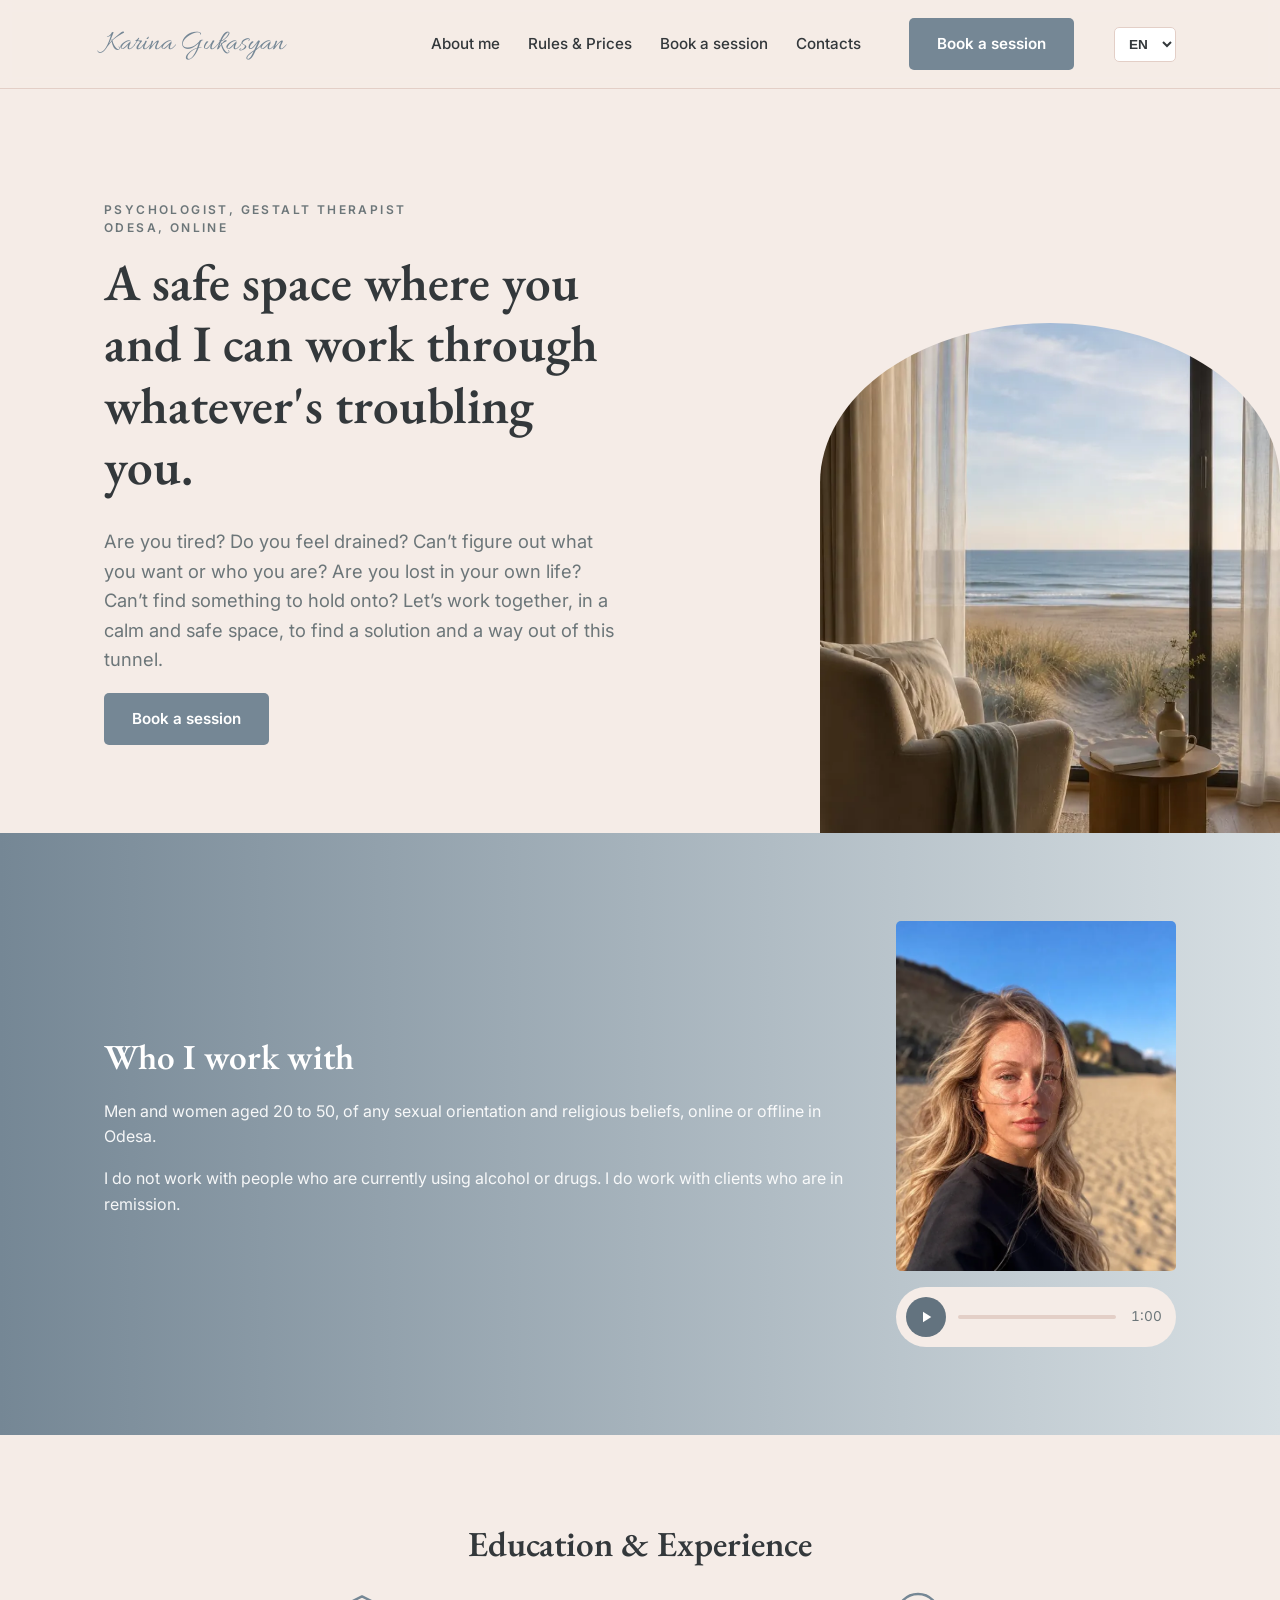
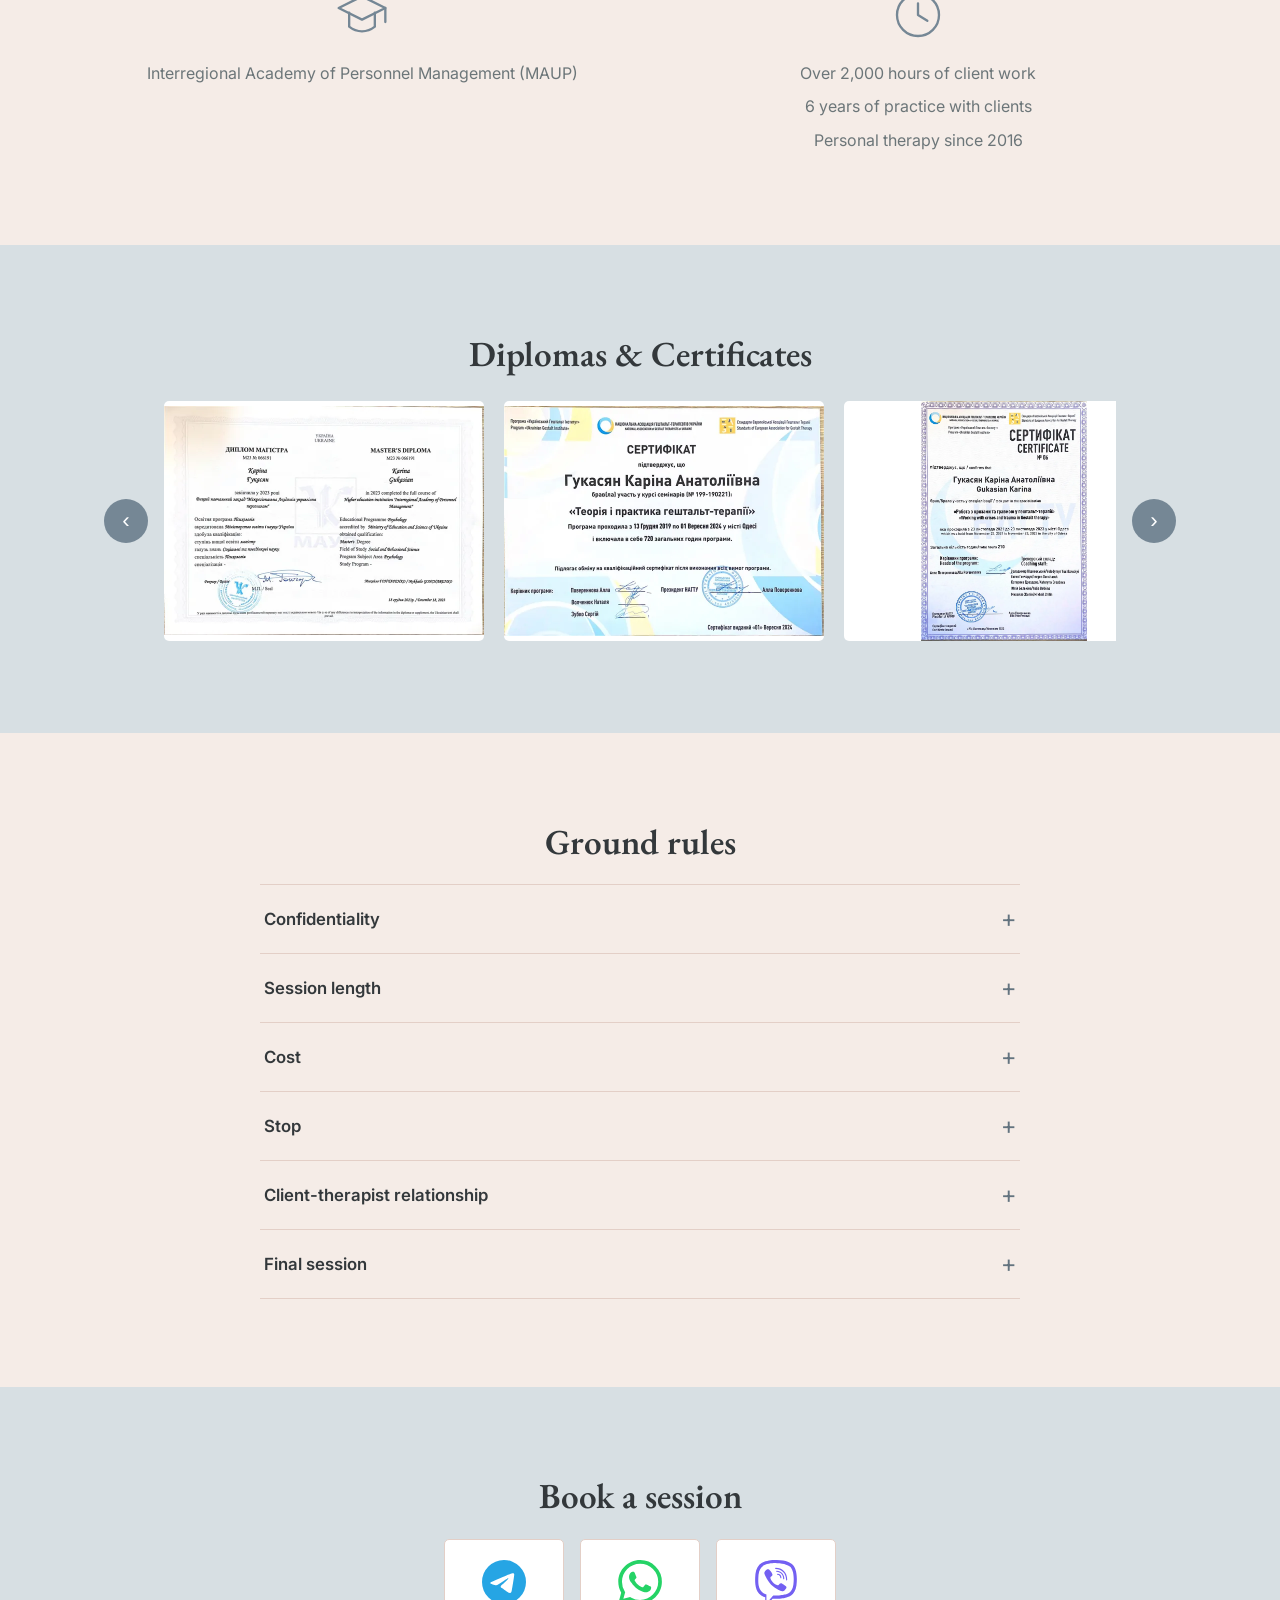
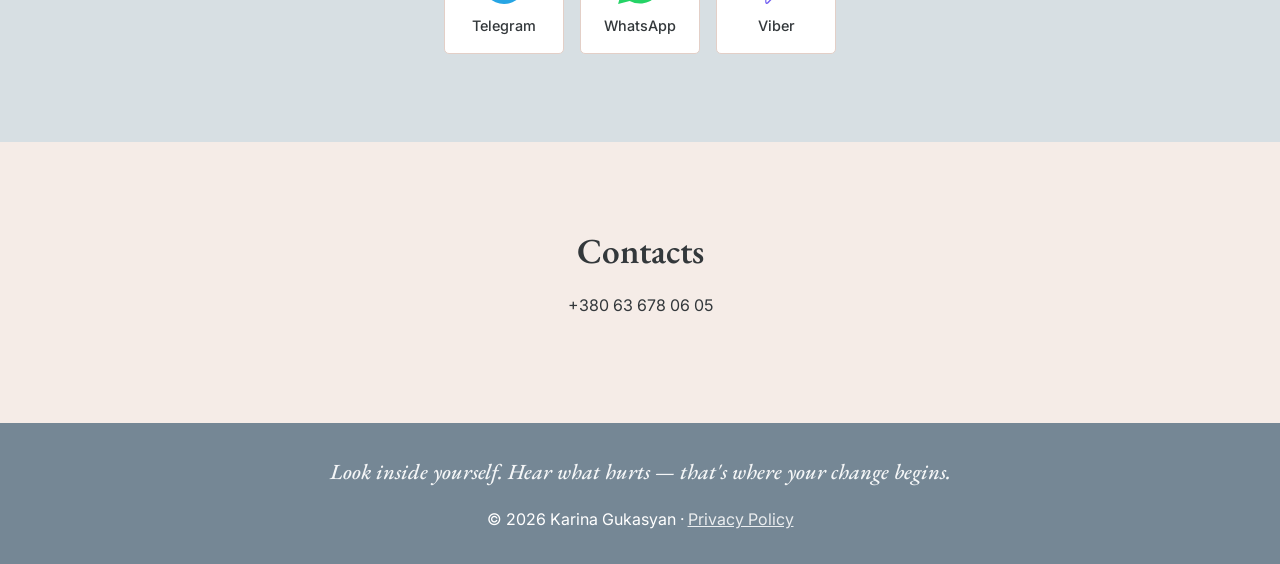
==== commit 0acc384d: "Add site name (og:site_name and WebSite structured data) to main pages" ====
--- a/index.html
+++ b/index.html
@@ -22,6 +22,7 @@
 <meta property="og:image:height" content="630">
 <meta property="og:url" content="https://gukasyan-karina.netlify.app/index.html">
 <meta property="og:locale" content="en_US">
+<meta property="og:site_name" content="Karina Gukasyan">
 <meta name="twitter:card" content="summary_large_image">
 
 <link rel="preconnect" href="https://fonts.googleapis.com">
@@ -39,6 +40,16 @@
 
 <!-- TODO: paste Meta Pixel base code here once the ad account is set up -->
 
+<script type="application/ld+json">
+{
+  "@context": "https://schema.org",
+  "@type": "WebSite",
+  "name": "Karina Gukasyan",
+  "alternateName": "Карина Гукасян",
+  "url": "https://gukasyan-karina.netlify.app/",
+  "inLanguage": "en"
+}
+</script>
 <script type="application/ld+json">
 {
   "@context": "https://schema.org",
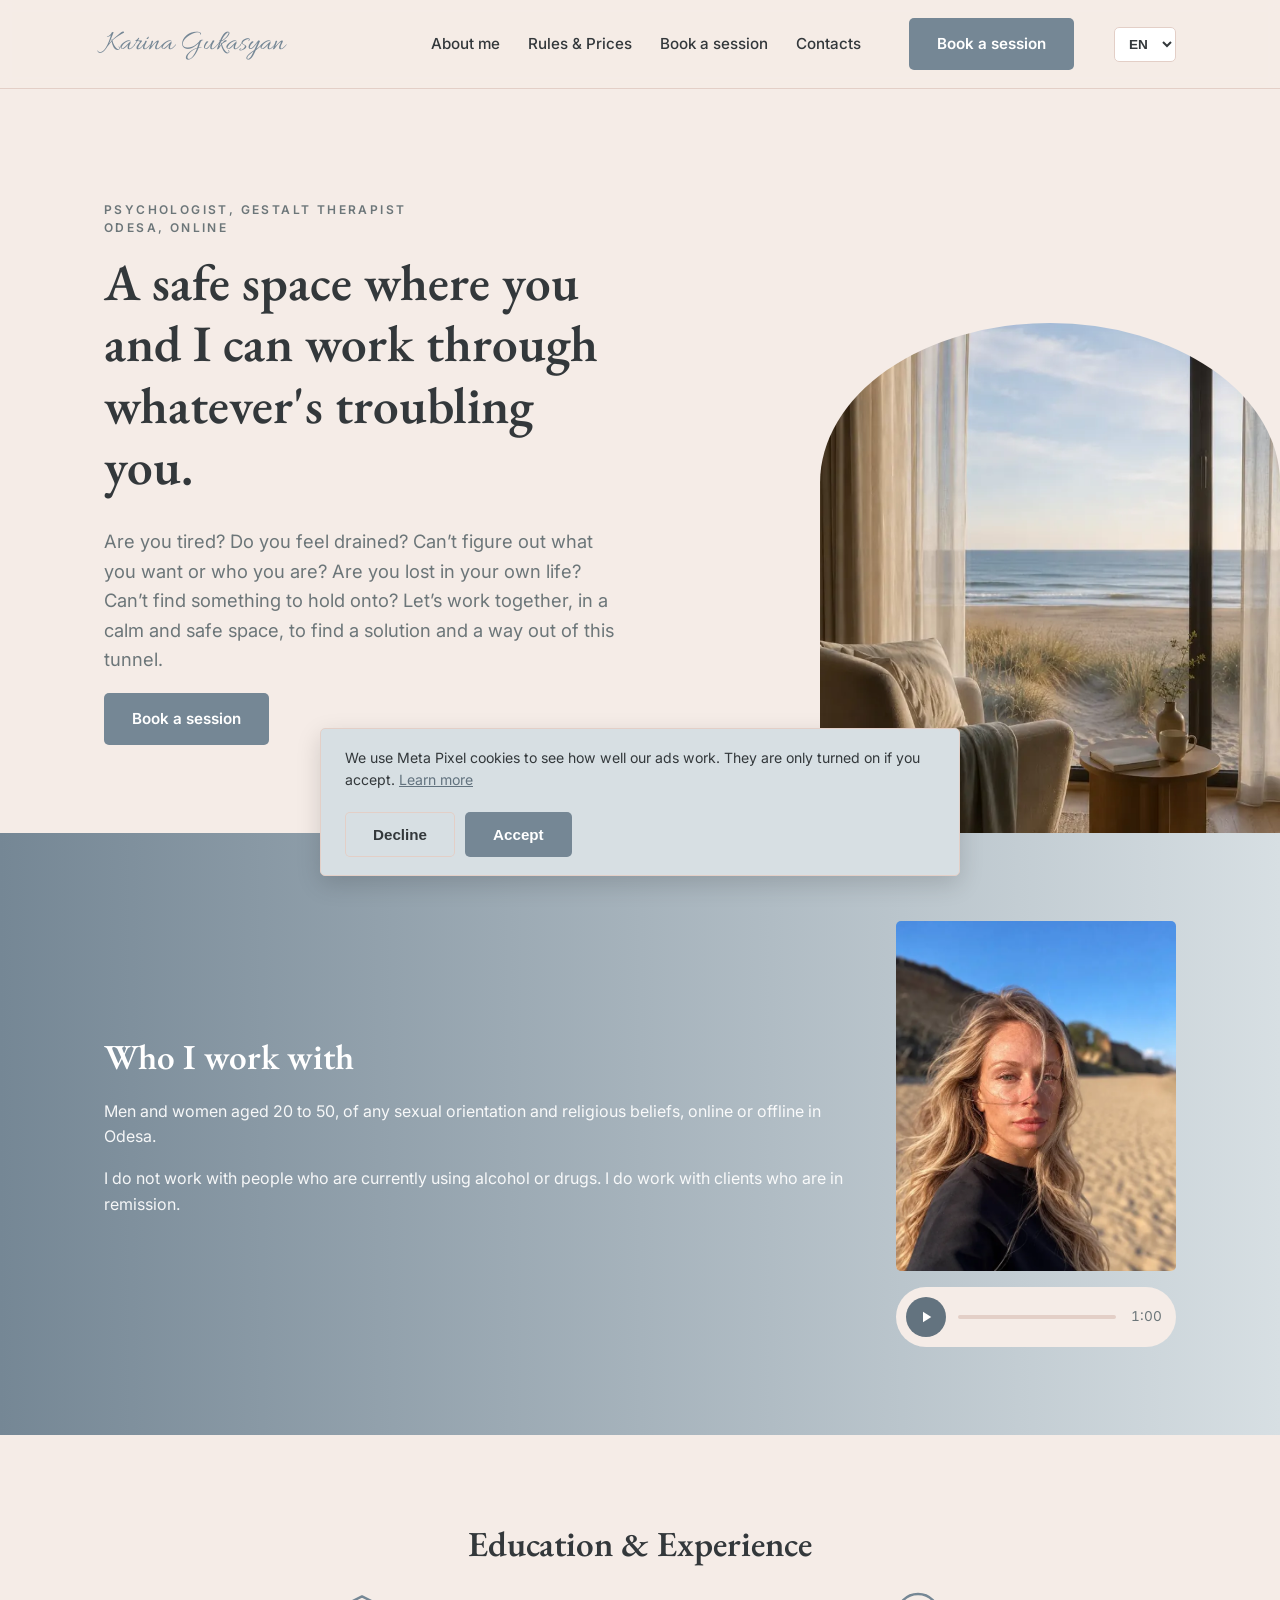
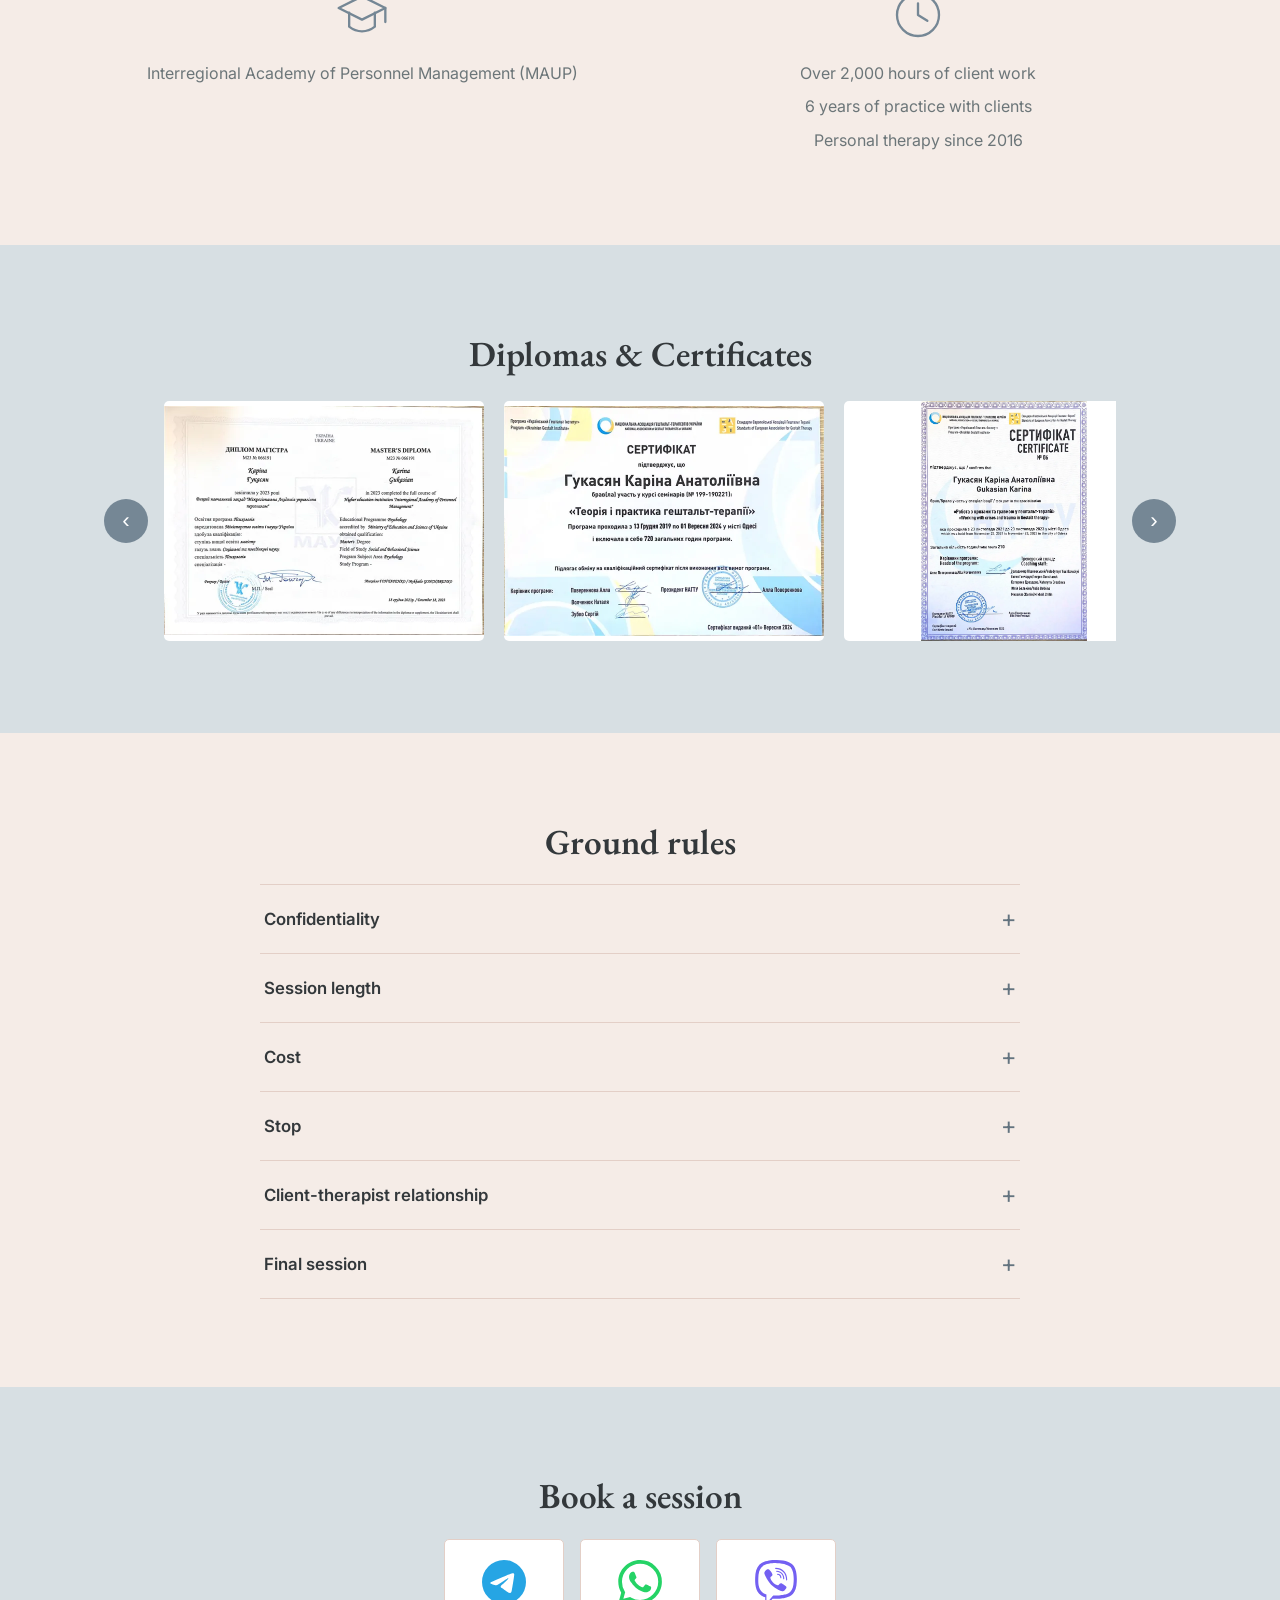
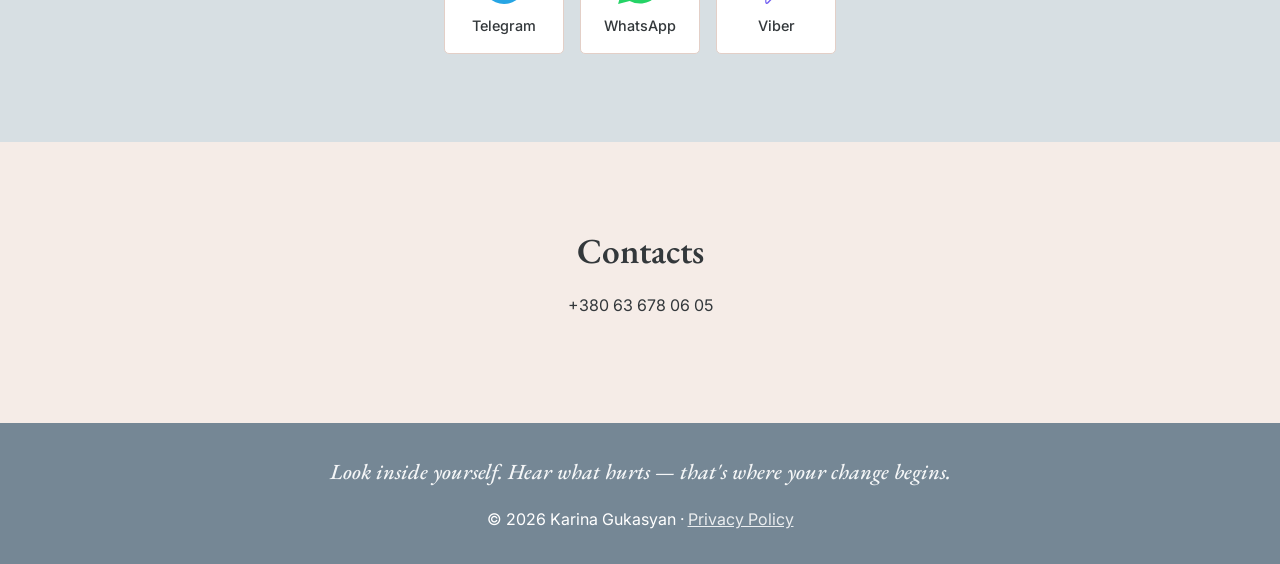
==== commit 03ec513a: "Add Meta Pixel behind cookie consent, track messenger and phone clicks as Contact The Pixel loads on" ====
--- a/index.html
+++ b/index.html
@@ -38,7 +38,6 @@
 
 <link rel="stylesheet" href="css/styles.css">
 
-<!-- TODO: paste Meta Pixel base code here once the ad account is set up -->
 
 <script type="application/ld+json">
 {
@@ -65,7 +64,8 @@
   },
   "knowsLanguage": ["uk", "ru"],
   "url": "https://gukasyan-karina.netlify.app/index.html",
-  "image": "https://gukasyan-karina.netlify.app/images/karina.jpg"
+  "image": "https://gukasyan-karina.netlify.app/images/karina.jpg",
+  "sameAs": ["https://t.me/Karina_Gukasyan", "https://www.instagram.com/karina_gukasyan_ph/", "https://www.threads.com/@karina_gukasyan_ph"]
 }
 </script>
 <script type="application/ld+json">
@@ -324,8 +324,11 @@
 </div>
 
 <div class="cookie-banner" id="cookie-banner" hidden>
-  <p>This site uses cookies to improve your experience and, once enabled, for analytics. <a href="privacy.html">Learn more</a></p>
-  <button class="btn btn-primary btn-small" id="cookie-accept">Accept</button>
+  <p>We use Meta Pixel cookies to see how well our ads work. They are only turned on if you accept. <a href="privacy.html">Learn more</a></p>
+  <div class="cookie-actions">
+    <button class="btn btn-secondary btn-small" id="cookie-decline">Decline</button>
+    <button class="btn btn-primary btn-small" id="cookie-accept">Accept</button>
+  </div>
 </div>
 
 <script src="js/main.js"></script>
--- a/css/styles.css
+++ b/css/styles.css
@@ -155,6 +155,12 @@
   background: var(--color-accent);
   color: #fff;
 }
+.btn-secondary {
+  background: transparent;
+  color: var(--color-text);
+  box-shadow: inset 0 0 0 1px var(--color-border);
+}
+.btn-secondary:hover { box-shadow: inset 0 0 0 1px var(--color-text); }
 .btn-primary:hover {
   background: var(--color-accent-dark);
   transform: translateY(-1px);
@@ -418,6 +424,7 @@
 .cookie-banner[hidden] { display: none; }
 .cookie-banner p { margin: 0; font-size: 0.88rem; }
 .cookie-banner a { color: var(--color-accent-dark); text-decoration: underline; }
+.cookie-actions { display: flex; gap: 10px; }
 
 /* ---------- Rules (accordion) ---------- */
 .accordion {
